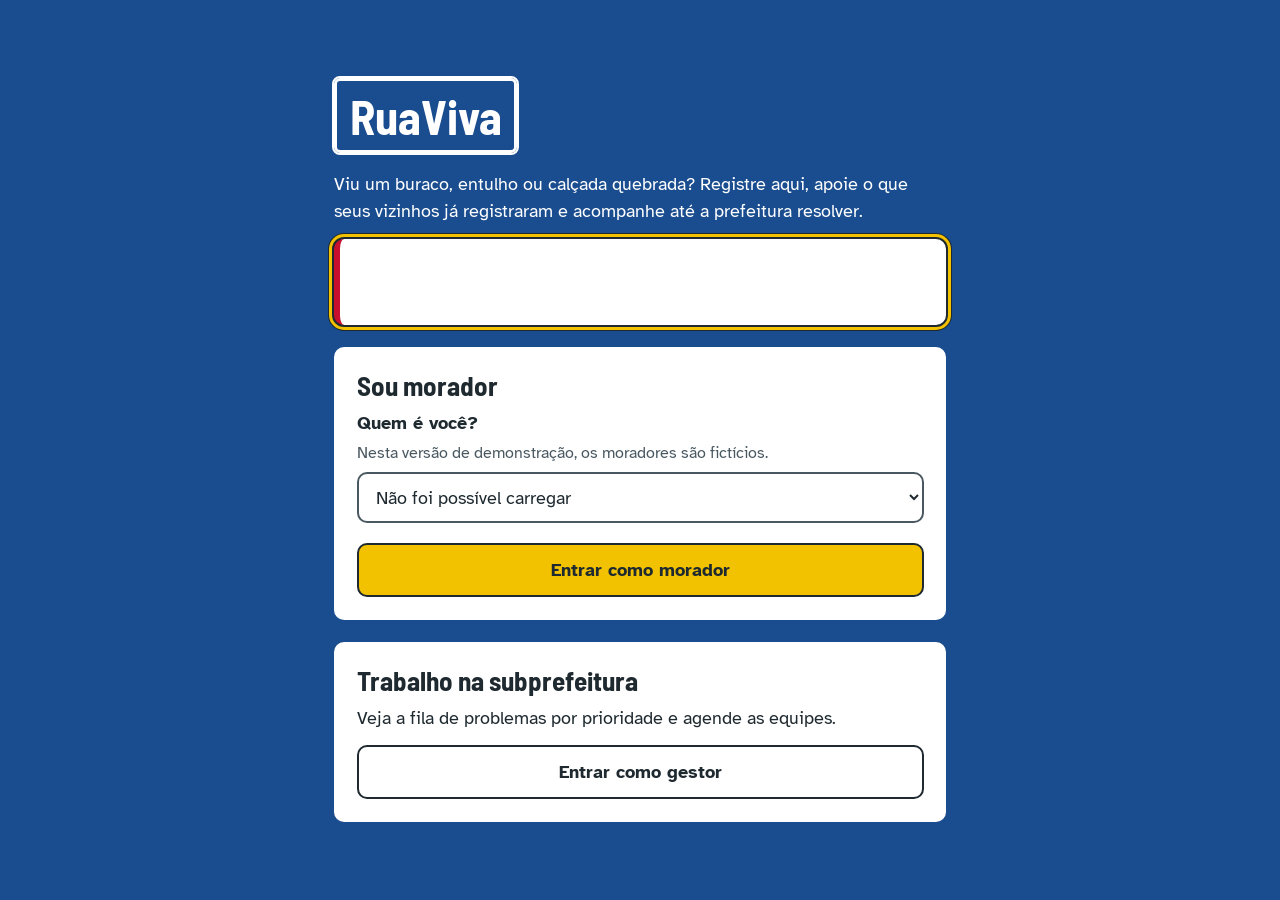
==== web/index.html @ 9866deb0 "Site do MVP (morador e gestor) consumindo a API" ====
<!doctype html>
<html lang="pt-BR">
<head>
  <meta charset="utf-8">
  <meta name="viewport" content="width=device-width, initial-scale=1">
  <title>{app}: zeladoria do bairro</title>
  <link rel="preconnect" href="https://fonts.googleapis.com">
  <link rel="preconnect" href="https://fonts.gstatic.com" crossorigin>
  <link href="https://fonts.googleapis.com/css2?family=Atkinson+Hyperlegible:wght@400;700&family=Barlow+Semi+Condensed:wght@600;700&display=swap" rel="stylesheet">
  <link rel="stylesheet" href="css/estilo.css">
</head>
<body>
  <main class="entrada">
    <div class="entrada-conteudo">
      <span class="placa"><span class="placa-rua" id="nome-app">RuaViva</span></span>
      <p>Viu um buraco, entulho ou calçada quebrada? Registre aqui, apoie o que seus vizinhos já registraram e acompanhe até a prefeitura resolver.</p>

      <div id="aviso" class="aviso" hidden tabindex="-1"></div>

      <section class="entrada-cartao" aria-labelledby="titulo-morador">
        <h2 id="titulo-morador">Sou morador</h2>
        <form id="form-morador">
          <div class="campo">
            <label for="cidadao">Quem é você?</label>
            <p class="dica">Nesta versão de demonstração, os moradores são fictícios.</p>
            <select id="cidadao" required>
              <option value="">Carregando...</option>
            </select>
          </div>
          <button class="botao botao-principal botao-bloco" type="submit">Entrar como morador</button>
        </form>
      </section>

      <section class="entrada-cartao" aria-labelledby="titulo-gestor">
        <h2 id="titulo-gestor">Trabalho na subprefeitura</h2>
        <p>Veja a fila de problemas por prioridade e agende as equipes.</p>
        <button class="botao botao-bloco" id="entrar-gestor" type="button">Entrar como gestor</button>
      </section>
    </div>
  </main>

  <script src="js/config.js"></script>
  <script src="js/api.js"></script>
  <script src="js/ui.js"></script>
  <script>
    document.title = document.title.replace("{app}", CONFIG.APP_NOME);
    document.getElementById("nome-app").textContent = CONFIG.APP_NOME;

    const select = document.getElementById("cidadao");

    api.get("/cidadaos")
      .then((cidadaos) => {
        select.innerHTML = '<option value="">Escolha um morador</option>' +
          cidadaos.map((c) => `<option value="${c.idCidadao}">${esc(c.nome)}${c.prioritario ? " (atendimento prioritário)" : ""}</option>`).join("");
        select.cidadaos = cidadaos;
      })
      .catch((erro) => {
        select.innerHTML = '<option value="">Não foi possível carregar</option>';
        avisarErro(erro);
      });

    document.getElementById("form-morador").addEventListener("submit", (e) => {
      e.preventDefault();
      const c = select.cidadaos.find((x) => String(x.idCidadao) === select.value);
      sessao.salvar({ perfil: "cidadao", idCidadao: c.idCidadao, nome: c.nome });
      location.href = "mapa.html";
    });

    document.getElementById("entrar-gestor").addEventListener("click", () => {
      sessao.salvar({ perfil: "gestor" });
      location.href = "gestor.html";
    });
  </script>
</body>
</html>
---- web/css/estilo.css ----
/* =========================================================
   Identidade visual: cores tiradas da propria rua
   - azul das placas de rua de Sao Paulo
   - asfalto (texto)
   - amarelo da faixa de pedestre (acoes principais)
   - vermelho das lanternas da Liberdade (urgencia)
   ========================================================= */
:root {
  --placa: #1a4d8f;
  --placa-escura: #123a6d;
  --asfalto: #1f2a30;
  --asfalto-suave: #4a5961;
  --faixa: #f2c200;
  --lanterna: #c8102e;
  --resolvido: #1e7d4f;
  --fundo: #f4f6f5;
  --papel: #ffffff;
  --linha: #d3dad7;

  --fonte-texto: "Atkinson Hyperlegible", system-ui, sans-serif;
  --fonte-titulo: "Barlow Semi Condensed", "Arial Narrow", sans-serif;

  --raio: 10px;
  --raio-placa: 6px;
  --espaco: 1rem;
}

*,
*::before,
*::after {
  box-sizing: border-box;
}

html {
  font-size: 112.5%; /* 18px: texto grande por padrao */
}

body {
  margin: 0;
  background: var(--fundo);
  color: var(--asfalto);
  font-family: var(--fonte-texto);
  line-height: 1.5;
}

img {
  max-width: 100%;
}

a {
  color: var(--placa);
}

:focus-visible {
  outline: 3px solid var(--faixa);
  outline-offset: 2px;
  box-shadow: 0 0 0 6px var(--asfalto);
}

h1,
h2,
h3 {
  font-family: var(--fonte-titulo);
  font-weight: 700;
  line-height: 1.15;
  margin: 0 0 0.5rem;
}

h1 {
  font-size: 2rem;
}
h2 {
  font-size: 1.5rem;
}
h3 {
  font-size: 1.2rem;
}

p {
  margin: 0 0 0.75rem;
}

.pagina {
  max-width: 46rem;
  margin: 0 auto;
  padding: var(--espaco);
}

.pagina-larga {
  max-width: 72rem;
}

.texto-suave {
  color: var(--asfalto-suave);
}

.visualmente-oculto {
  position: absolute;
  width: 1px;
  height: 1px;
  overflow: hidden;
  clip: rect(0 0 0 0);
  white-space: nowrap;
}

/* ---------- Cabecalho ---------- */
#cabecalho {
  background: var(--placa);
  color: #fff;
  padding: 0.75rem var(--espaco) 0;
}

.cabecalho-linha {
  max-width: 72rem;
  margin: 0 auto;
  display: flex;
  align-items: center;
  justify-content: space-between;
  gap: 1rem;
}

.marca {
  font-family: var(--fonte-titulo);
  font-size: 1.6rem;
  font-weight: 700;
  color: #fff;
  text-decoration: none;
  letter-spacing: 0.01em;
}

.quem {
  max-width: 72rem;
  margin: 0 auto;
  opacity: 0.85;
  font-size: 0.9rem;
}

.abas {
  max-width: 72rem;
  margin: 0.5rem auto 0;
  display: flex;
  gap: 0.25rem;
  overflow-x: auto;
}

.abas a {
  color: #fff;
  text-decoration: none;
  padding: 0.6rem 0.9rem;
  border-radius: var(--raio) var(--raio) 0 0;
  white-space: nowrap;
  font-weight: 700;
}

.abas a[aria-current="page"] {
  background: var(--fundo);
  color: var(--placa);
}

.botao-texto {
  background: none;
  border: 2px solid rgba(255, 255, 255, 0.6);
  color: #fff;
  font: inherit;
  font-size: 0.85rem;
  padding: 0.35rem 0.75rem;
  border-radius: 999px;
  cursor: pointer;
}

/* ---------- Placa de rua (elemento marcante) ---------- */
.placa {
  display: inline-flex;
  align-items: stretch;
  background: var(--placa);
  color: #fff;
  border: 3px solid #fff;
  outline: 2px solid var(--placa);
  border-radius: var(--raio-placa);
  font-family: var(--fonte-titulo);
  font-weight: 700;
  font-size: 1.15rem;
  line-height: 1.2;
  max-width: 100%;
}

.placa-rua {
  padding: 0.35rem 0.7rem;
}

.placa-num {
  padding: 0.35rem 0.6rem;
  border-left: 2px solid rgba(255, 255, 255, 0.7);
  background: var(--placa-escura);
}

.placa-grande {
  font-size: 1.6rem;
}

/* ---------- Botoes e formularios ---------- */
.botao {
  display: inline-flex;
  align-items: center;
  justify-content: center;
  gap: 0.5rem;
  min-height: 3rem;
  padding: 0.6rem 1.25rem;
  border-radius: var(--raio);
  border: 2px solid var(--asfalto);
  background: var(--papel);
  color: var(--asfalto);
  font: inherit;
  font-weight: 700;
  text-decoration: none;
  cursor: pointer;
}

.botao-principal {
  background: var(--faixa);
  border-color: var(--asfalto);
}

.botao-perigo {
  border-color: var(--lanterna);
  color: var(--lanterna);
}

.botao-bloco {
  width: 100%;
}

.botao:disabled {
  opacity: 0.55;
  cursor: not-allowed;
}

.campo {
  margin-bottom: 1.1rem;
}

.campo label,
.campo legend {
  display: block;
  font-weight: 700;
  margin-bottom: 0.35rem;
}

.campo .dica {
  font-size: 0.9rem;
  color: var(--asfalto-suave);
  margin: -0.15rem 0 0.4rem;
}

input,
select,
textarea {
  width: 100%;
  font: inherit;
  padding: 0.65rem 0.75rem;
  border: 2px solid var(--asfalto-suave);
  border-radius: var(--raio);
  background: var(--papel);
  color: var(--asfalto);
}

textarea {
  min-height: 6rem;
  resize: vertical;
}

fieldset {
  border: 0;
  padding: 0;
  margin: 0 0 1.1rem;
}

.linha-campos {
  display: grid;
  grid-template-columns: 1fr 7rem;
  gap: 0.75rem;
  align-items: end; /* campos alinhados mesmo quando um rotulo quebra em duas linhas */
}

/* Escolha de categoria em botoes grandes */
.opcoes {
  display: grid;
  grid-template-columns: repeat(auto-fill, minmax(10rem, 1fr));
  gap: 0.5rem;
}

.opcao {
  position: relative;
}

.opcao input {
  position: absolute;
  inset: 0;
  width: 100%;
  height: 100%;
  margin: 0;
  opacity: 0;
  cursor: pointer;
}

.opcao span {
  display: block;
  height: 100%;
  padding: 0.75rem;
  border: 2px solid var(--linha);
  border-radius: var(--raio);
  background: var(--papel);
  font-weight: 700;
  cursor: pointer;
}

.opcao input:checked + span {
  border-color: var(--asfalto);
  background: var(--faixa);
}

.opcao input:focus-visible + span {
  outline: 3px solid var(--placa);
  outline-offset: 2px;
}

/* ---------- Avisos ---------- */
.aviso {
  border-radius: var(--raio);
  padding: 0.9rem 1rem;
  margin-bottom: 1rem;
  border-left: 6px solid;
  background: var(--papel);
}

.aviso p {
  margin: 0;
  font-weight: 700;
}

.aviso ul {
  margin: 0.4rem 0 0;
  padding-left: 1.2rem;
}

.aviso-sucesso {
  border-color: var(--resolvido);
}

.aviso-erro {
  border-color: var(--lanterna);
}

/* ---------- Status e prioridade ---------- */
.selo {
  display: inline-block;
  padding: 0.15rem 0.6rem;
  border-radius: 999px;
  font-size: 0.85rem;
  font-weight: 700;
  border: 2px solid currentColor;
}

.selo-aberta {
  color: var(--lanterna);
}
.selo-em_andamento {
  color: #7a5c00;
  background: #fff6cc;
}
.selo-resolvida {
  color: var(--resolvido);
}
.selo-cancelada {
  color: var(--asfalto-suave);
}

.prioridade {
  display: inline-flex;
  align-items: baseline;
  gap: 0.35rem;
  font-weight: 700;
}

.prioridade-valor {
  font-family: var(--fonte-titulo);
  font-size: 1.8rem;
  line-height: 1;
}

.prioridade.alta {
  color: var(--lanterna);
}
.prioridade.media {
  color: #7a5c00;
}
.prioridade.baixa {
  color: var(--asfalto-suave);
}

/* ---------- Listas de ocorrencias ---------- */
.lista {
  list-style: none;
  margin: 0;
  padding: 0;
  display: grid;
  gap: 0.75rem;
}

.item {
  background: var(--papel);
  border: 1px solid var(--linha);
  border-radius: var(--raio);
  padding: 0.9rem 1rem;
}

.item-topo {
  display: flex;
  flex-wrap: wrap;
  gap: 0.5rem;
  align-items: center;
  justify-content: space-between;
  margin-bottom: 0.5rem;
}

.item-categoria {
  font-weight: 700;
  margin: 0.4rem 0 0.2rem;
}

.item-meta {
  font-size: 0.9rem;
  color: var(--asfalto-suave);
  margin: 0;
}

.item a.cobrir {
  text-decoration: none;
  color: inherit;
}

.vazio {
  background: var(--papel);
  border: 2px dashed var(--linha);
  border-radius: var(--raio);
  padding: 1.25rem;
  text-align: center;
}

/* ---------- Mapa ---------- */
.mapa {
  height: 22rem;
  border-radius: var(--raio);
  border: 2px solid var(--asfalto);
  margin-bottom: 1rem;
  z-index: 0;
}

.mapa-pequeno {
  height: 16rem;
}

.legenda {
  display: flex;
  flex-wrap: wrap;
  gap: 0.75rem;
  font-size: 0.9rem;
  margin: -0.5rem 0 1rem;
}

.legenda span::before {
  content: "";
  display: inline-block;
  width: 0.8rem;
  height: 0.8rem;
  border-radius: 50%;
  margin-right: 0.35rem;
  vertical-align: -0.05rem;
  background: var(--cor);
}

/* ---------- Entrada ---------- */
.entrada {
  min-height: 100vh;
  display: grid;
  align-content: center;
  padding: 2rem var(--espaco);
  background: var(--placa);
  color: #fff;
}

.entrada-conteudo {
  max-width: 34rem;
  margin: 0 auto;
  width: 100%;
}

.entrada h1 {
  font-size: 3rem;
  margin-bottom: 0.25rem;
}

.entrada .placa {
  font-size: 2.6rem;
  outline-color: #fff;
  margin-bottom: 1rem;
}

.entrada-cartao {
  background: var(--papel);
  color: var(--asfalto);
  border-radius: var(--raio);
  padding: 1.25rem;
  margin-top: 1.25rem;
}

/* ---------- Detalhe ---------- */
.linha-tempo {
  list-style: none;
  margin: 0;
  padding: 0 0 0 1.1rem;
  border-left: 3px solid var(--linha);
}

.linha-tempo li {
  position: relative;
  margin-bottom: 0.9rem;
}

.linha-tempo li::before {
  content: "";
  position: absolute;
  left: -1.6rem;
  top: 0.35rem;
  width: 0.8rem;
  height: 0.8rem;
  border-radius: 50%;
  background: var(--placa);
  border: 2px solid var(--papel);
}

.contador-apoio {
  font-family: var(--fonte-titulo);
  font-size: 2.4rem;
  font-weight: 700;
  line-height: 1;
}

.bloco {
  background: var(--papel);
  border: 1px solid var(--linha);
  border-radius: var(--raio);
  padding: 1rem;
  margin-bottom: 1rem;
}

/* ---------- Gestor ---------- */
.colunas {
  display: grid;
  gap: 1.5rem;
}

@media (min-width: 60rem) {
  .colunas {
    grid-template-columns: 1fr 1fr;
    align-items: start;
  }
}

.acoes {
  display: flex;
  flex-wrap: wrap;
  gap: 0.5rem;
  margin-top: 0.75rem;
}

.form-inline {
  display: grid;
  gap: 0.5rem;
  margin-top: 0.75rem;
  padding-top: 0.75rem;
  border-top: 1px solid var(--linha);
}

/* Regua de pesos sugerida */
.regua {
  list-style: none;
  margin: 0;
  padding: 0;
  display: grid;
  gap: 0.4rem;
}

.regua button {
  width: 100%;
  display: grid;
  grid-template-columns: 2.6rem 1fr;
  gap: 0.75rem;
  align-items: start;
  text-align: left;
  font: inherit;
  padding: 0.6rem 0.75rem;
  border: 2px solid var(--linha);
  border-radius: var(--raio);
  background: var(--papel);
  color: var(--asfalto);
  cursor: pointer;
}

.regua button[aria-pressed="true"] {
  border-color: var(--asfalto);
  background: #fff6cc;
}

.regua-peso {
  font-family: var(--fonte-titulo);
  font-size: 1.8rem;
  font-weight: 700;
  line-height: 1;
  text-align: center;
}

.regua small {
  display: block;
  color: var(--asfalto-suave);
}

table {
  width: 100%;
  border-collapse: collapse;
  background: var(--papel);
}

th,
td {
  text-align: left;
  padding: 0.55rem 0.6rem;
  border-bottom: 1px solid var(--linha);
}

th {
  font-family: var(--fonte-titulo);
  font-size: 1.05rem;
}

.tabela-rolagem {
  overflow-x: auto;
  border: 1px solid var(--linha);
  border-radius: var(--raio);
}

@media (prefers-reduced-motion: reduce) {
  * {
    transition: none !important;
    animation: none !important;
  }
}
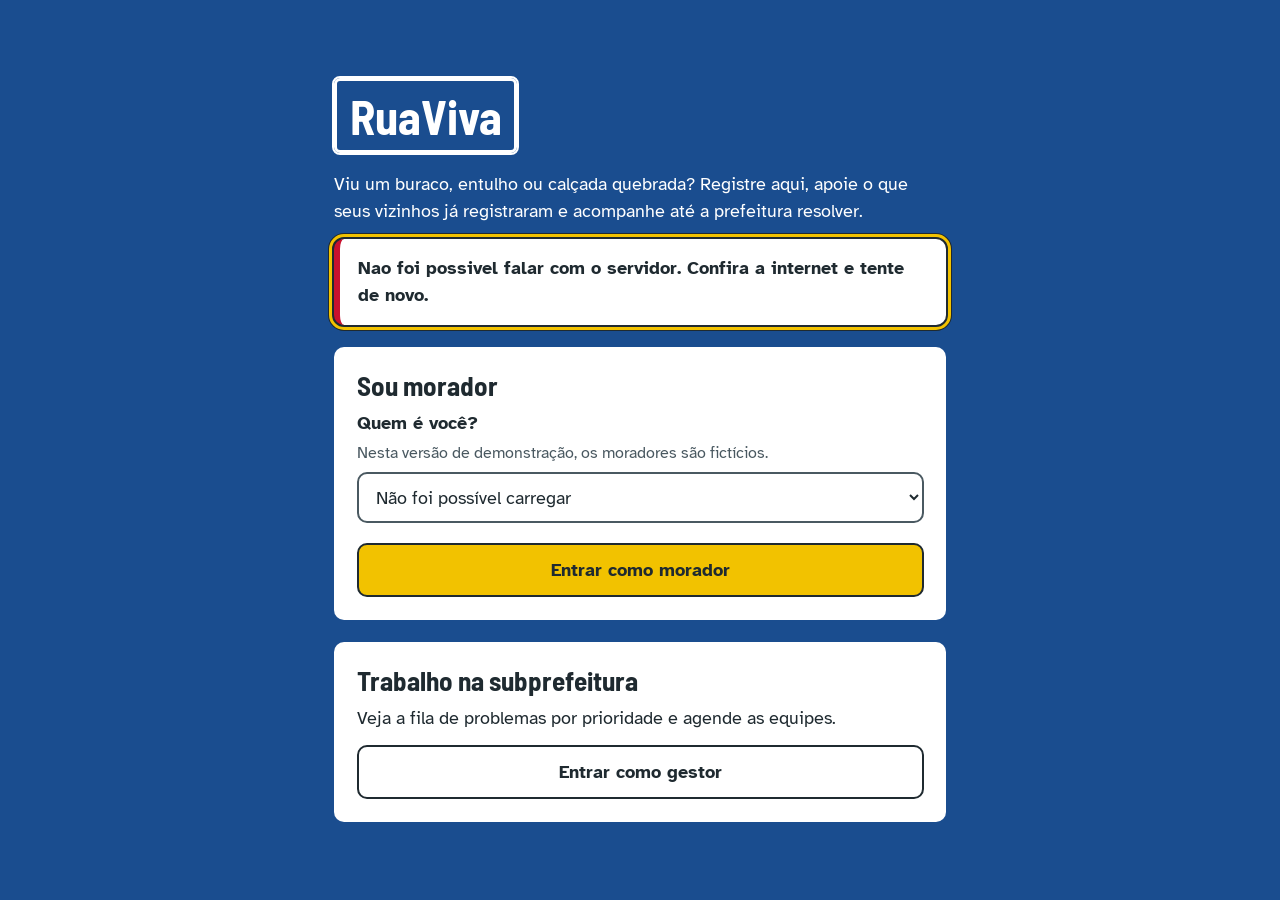
==== commit f93a8266: "Revisao do projeto: travas na API, historico protegido, acessibilidade no site - API: trava a ocorre" ====
--- a/web/index.html
+++ b/web/index.html
@@ -62,13 +62,11 @@
     document.getElementById("form-morador").addEventListener("submit", (e) => {
       e.preventDefault();
       const c = select.cidadaos.find((x) => String(x.idCidadao) === select.value);
-      sessao.salvar({ perfil: "cidadao", idCidadao: c.idCidadao, nome: c.nome });
-      location.href = "mapa.html";
+      if (sessao.salvar({ perfil: "cidadao", idCidadao: c.idCidadao, nome: c.nome })) location.href = "mapa.html";
     });
 
     document.getElementById("entrar-gestor").addEventListener("click", () => {
-      sessao.salvar({ perfil: "gestor" });
-      location.href = "gestor.html";
+      if (sessao.salvar({ perfil: "gestor" })) location.href = "gestor.html";
     });
   </script>
 </body>
--- a/web/css/estilo.css
+++ b/web/css/estilo.css
@@ -246,6 +246,12 @@
   margin-bottom: 0.35rem;
 }
 
+.campo .rotulo-campo {
+  display: block;
+  font-weight: 700;
+  margin: 0 0 0.35rem;
+}
+
 .campo .dica {
   font-size: 0.9rem;
   color: var(--asfalto-suave);
@@ -331,6 +337,7 @@
   margin-bottom: 1rem;
   border-left: 6px solid;
   background: var(--papel);
+  color: var(--asfalto);
 }
 
 .aviso p {
@@ -458,6 +465,20 @@
 
 .mapa-pequeno {
   height: 16rem;
+}
+
+/* Mira no centro do mapa: mostra o ponto que "Marcar o centro do mapa" usa */
+.mapa-com-mira::after {
+  content: "+";
+  position: absolute;
+  top: 50%;
+  left: 50%;
+  transform: translate(-50%, -50%);
+  z-index: 500;
+  pointer-events: none;
+  font: 700 2rem/1 var(--fonte-titulo);
+  color: var(--lanterna);
+  text-shadow: 0 0 3px #fff, 0 0 3px #fff;
 }
 
 .legenda {
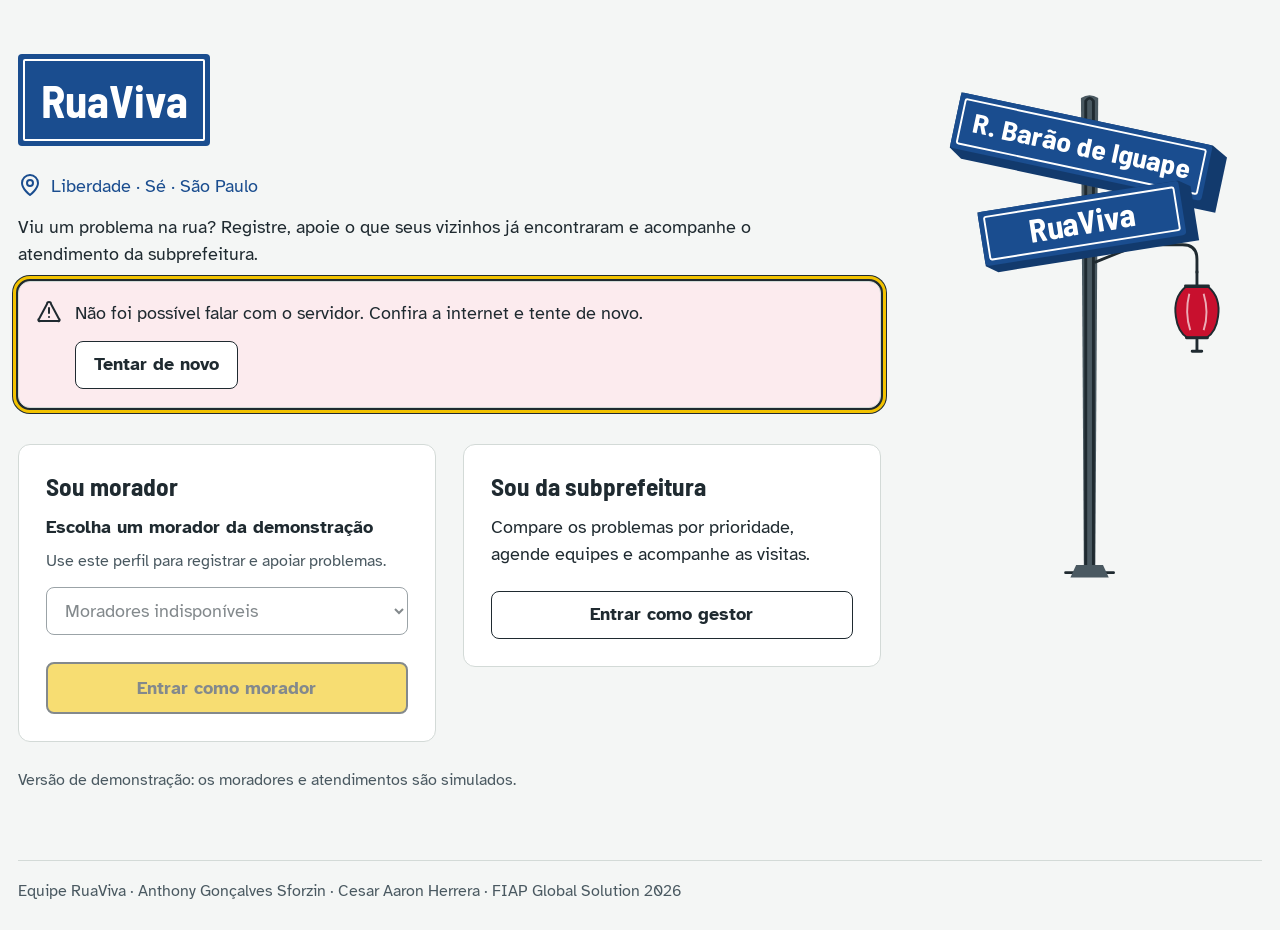
==== commit 86d677e3: "Site redesenhado a partir do DESIGN.md (sinalizacao de rua como linguagem visual) - Sistema de desig" ====
--- a/web/index.html
+++ b/web/index.html
@@ -3,71 +3,63 @@
 <head>
   <meta charset="utf-8">
   <meta name="viewport" content="width=device-width, initial-scale=1">
-  <title>{app}: zeladoria do bairro</title>
+  <title>Zeladoria do bairro | RuaViva</title>
+  <link rel="icon" href="img/favicon.svg" type="image/svg+xml">
   <link rel="preconnect" href="https://fonts.googleapis.com">
   <link rel="preconnect" href="https://fonts.gstatic.com" crossorigin>
-  <link href="https://fonts.googleapis.com/css2?family=Atkinson+Hyperlegible:wght@400;700&family=Barlow+Semi+Condensed:wght@600;700&display=swap" rel="stylesheet">
+  <link href="https://fonts.googleapis.com/css2?family=Atkinson+Hyperlegible:wght@400;700&amp;family=Barlow+Semi+Condensed:wght@600;700&amp;display=swap" rel="stylesheet">
   <link rel="stylesheet" href="css/estilo.css">
 </head>
 <body>
-  <main class="entrada">
-    <div class="entrada-conteudo">
-      <span class="placa"><span class="placa-rua" id="nome-app">RuaViva</span></span>
-      <p>Viu um buraco, entulho ou calçada quebrada? Registre aqui, apoie o que seus vizinhos já registraram e acompanhe até a prefeitura resolver.</p>
-
-      <div id="aviso" class="aviso" hidden tabindex="-1"></div>
-
-      <section class="entrada-cartao" aria-labelledby="titulo-morador">
-        <h2 id="titulo-morador">Sou morador</h2>
-        <form id="form-morador">
-          <div class="campo">
-            <label for="cidadao">Quem é você?</label>
-            <p class="dica">Nesta versão de demonstração, os moradores são fictícios.</p>
-            <select id="cidadao" required>
-              <option value="">Carregando...</option>
-            </select>
-          </div>
-          <button class="botao botao-principal botao-bloco" type="submit">Entrar como morador</button>
-        </form>
-      </section>
-
-      <section class="entrada-cartao" aria-labelledby="titulo-gestor">
-        <h2 id="titulo-gestor">Trabalho na subprefeitura</h2>
-        <p>Veja a fila de problemas por prioridade e agende as equipes.</p>
-        <button class="botao botao-bloco" id="entrar-gestor" type="button">Entrar como gestor</button>
-      </section>
-    </div>
-  </main>
-
+  <a class="pular" href="#conteudo">Pular para o conteúdo</a>
+<main id="conteudo" class="entrada" tabindex="-1">
+  <div class="entrada-grade"><div class="entrada-conteudo">
+  <h1 class="placa placa-grande"><span class="placa-rua">RuaViva</span></h1>
+  <p class="entrada-local"><svg class="icone" aria-hidden="true"><use href="img/icones.svg#local"></use></svg>Liberdade · Sé · São Paulo</p>
+  <p>Viu um problema na rua? Registre, apoie o que seus vizinhos já encontraram e acompanhe o atendimento da subprefeitura.</p>
+  <div id="aviso" class="aviso" hidden tabindex="-1" role="status" aria-live="polite"></div>
+  <div class="entrada-caminhos">
+    <section class="bloco" aria-labelledby="titulo-morador"><h2 id="titulo-morador">Sou morador</h2>
+      <form id="form-morador" novalidate><div class="campo"><label for="cidadao">Escolha um morador da demonstração</label>
+      <p id="cidadao-dica" class="dica">Use este perfil para registrar e apoiar problemas.</p>
+      <select id="cidadao" aria-describedby="cidadao-dica" required disabled><option value="">Carregando moradores…</option></select></div>
+      <button id="entrar-morador" class="botao botao-principal botao-bloco" type="submit" disabled>Entrar como morador</button></form>
+    </section>
+    <section class="bloco" aria-labelledby="titulo-gestor"><h2 id="titulo-gestor">Sou da subprefeitura</h2>
+      <p>Compare os problemas por prioridade, agende equipes e acompanhe as visitas.</p>
+      <button id="entrar-gestor" class="botao botao-bloco" type="button">Entrar como gestor</button>
+    </section>
+  </div>
+  <p class="dica entrada-nota">Versão de demonstração: os moradores e atendimentos são simulados.</p>
+  </div>
+  <svg class="entrada-poste" viewBox="0 0 360 570" aria-hidden="true" focusable="false" xmlns="http://www.w3.org/2000/svg">
+    <!-- Placas cruzadas e braço de iluminação de uma esquina da Liberdade. -->
+    <path class="poste-metal" d="M171 46 Q180 40 189 46 L186 535 L174 535 Z"/>
+    <path class="poste-traco" d="M176 534 L176 49 Q180 43 184 49 L184 534 M155 541 H205"/>
+    <path class="poste-metal" d="M166 533 H194 L200 546 H160 Z"/>
+    <path class="poste-traco" d="M186 199 H277 Q292 199 292 214 V228 M186 217 L231 199"/>
+    <path class="poste-traco" d="M292 227 V241"/>
+    <path class="poste-lanterna" d="M280 243 Q267 254 270 274 Q272 290 282 296 H302 Q312 290 314 274 Q317 254 304 243 Z"/>
+    <path class="poste-traco" d="M280 242 H304 M281 296 H303 M292 298 V310 M287 310 H297"/>
+    <path class="poste-filete" opacity=".65" d="M284 250 Q279 270 285 288 M299 250 Q305 270 299 288"/>
+    <g transform="rotate(12 180 104)">
+      <path class="poste-azul-escuro" d="M36 69 H304 L321 78 V137 H50 L36 128 Z"/>
+      <rect class="poste-azul" x="36" y="69" width="268" height="59" rx="4"/>
+      <rect class="poste-filete" x="42" y="75" width="256" height="47" rx="2"/>
+      <text class="poste-letra" x="170" y="108" font-size="28" text-anchor="middle" textLength="232" lengthAdjust="spacingAndGlyphs">R. Barão de Iguape</text>
+    </g>
+    <g transform="translate(0 22) rotate(-9 180 154)">
+      <path class="poste-azul-escuro" d="M66 125 H278 L290 133 V190 H78 L66 182 Z"/>
+      <rect class="poste-azul" x="66" y="125" width="212" height="57" rx="4"/>
+      <rect class="poste-filete" x="72" y="131" width="200" height="45" rx="2"/>
+      <text class="poste-letra" x="172" y="165" font-size="34" text-anchor="middle">RuaViva</text>
+    </g>
+  </svg></div>
+  <footer class="entrada-rodape">Equipe RuaViva · Anthony Gonçalves Sforzin · Cesar Aaron Herrera · FIAP Global Solution 2026</footer>
+</main>
   <script src="js/config.js"></script>
   <script src="js/api.js"></script>
   <script src="js/ui.js"></script>
-  <script>
-    document.title = document.title.replace("{app}", CONFIG.APP_NOME);
-    document.getElementById("nome-app").textContent = CONFIG.APP_NOME;
-
-    const select = document.getElementById("cidadao");
-
-    api.get("/cidadaos")
-      .then((cidadaos) => {
-        select.innerHTML = '<option value="">Escolha um morador</option>' +
-          cidadaos.map((c) => `<option value="${c.idCidadao}">${esc(c.nome)}${c.prioritario ? " (atendimento prioritário)" : ""}</option>`).join("");
-        select.cidadaos = cidadaos;
-      })
-      .catch((erro) => {
-        select.innerHTML = '<option value="">Não foi possível carregar</option>';
-        avisarErro(erro);
-      });
-
-    document.getElementById("form-morador").addEventListener("submit", (e) => {
-      e.preventDefault();
-      const c = select.cidadaos.find((x) => String(x.idCidadao) === select.value);
-      if (sessao.salvar({ perfil: "cidadao", idCidadao: c.idCidadao, nome: c.nome })) location.href = "mapa.html";
-    });
-
-    document.getElementById("entrar-gestor").addEventListener("click", () => {
-      if (sessao.salvar({ perfil: "gestor" })) location.href = "gestor.html";
-    });
-  </script>
+  <script src="js/pagina-index.js"></script>
 </body>
 </html>
--- a/web/css/estilo.css
+++ b/web/css/estilo.css
@@ -1,678 +1,244 @@
-/* =========================================================
-   Identidade visual: cores tiradas da propria rua
-   - azul das placas de rua de Sao Paulo
-   - asfalto (texto)
-   - amarelo da faixa de pedestre (acoes principais)
-   - vermelho das lanternas da Liberdade (urgencia)
-   ========================================================= */
+/* Tokens de web/DESIGN.md. */
 :root {
-  --placa: #1a4d8f;
-  --placa-escura: #123a6d;
-  --asfalto: #1f2a30;
-  --asfalto-suave: #4a5961;
-  --faixa: #f2c200;
-  --lanterna: #c8102e;
-  --resolvido: #1e7d4f;
-  --fundo: #f4f6f5;
-  --papel: #ffffff;
-  --linha: #d3dad7;
-
-  --fonte-texto: "Atkinson Hyperlegible", system-ui, sans-serif;
-  --fonte-titulo: "Barlow Semi Condensed", "Arial Narrow", sans-serif;
-
-  --raio: 10px;
-  --raio-placa: 6px;
-  --espaco: 1rem;
-}
-
-*,
-*::before,
-*::after {
-  box-sizing: border-box;
-}
-
-html {
-  font-size: 112.5%; /* 18px: texto grande por padrao */
-}
-
-body {
-  margin: 0;
-  background: var(--fundo);
-  color: var(--asfalto);
-  font-family: var(--fonte-texto);
-  line-height: 1.5;
-}
-
-img {
-  max-width: 100%;
-}
-
-a {
-  color: var(--placa);
-}
-
-:focus-visible {
-  outline: 3px solid var(--faixa);
-  outline-offset: 2px;
-  box-shadow: 0 0 0 6px var(--asfalto);
-}
-
-h1,
-h2,
-h3 {
-  font-family: var(--fonte-titulo);
-  font-weight: 700;
-  line-height: 1.15;
-  margin: 0 0 0.5rem;
-}
-
-h1 {
-  font-size: 2rem;
-}
-h2 {
-  font-size: 1.5rem;
-}
-h3 {
-  font-size: 1.2rem;
-}
-
-p {
-  margin: 0 0 0.75rem;
-}
-
-.pagina {
-  max-width: 46rem;
-  margin: 0 auto;
-  padding: var(--espaco);
-}
-
-.pagina-larga {
-  max-width: 72rem;
-}
-
-.texto-suave {
-  color: var(--asfalto-suave);
-}
-
-.visualmente-oculto {
-  position: absolute;
-  width: 1px;
-  height: 1px;
-  overflow: hidden;
-  clip: rect(0 0 0 0);
-  white-space: nowrap;
-}
-
-/* ---------- Cabecalho ---------- */
-#cabecalho {
-  background: var(--placa);
-  color: #fff;
-  padding: 0.75rem var(--espaco) 0;
-}
-
-.cabecalho-linha {
-  max-width: 72rem;
-  margin: 0 auto;
-  display: flex;
-  align-items: center;
-  justify-content: space-between;
-  gap: 1rem;
-}
-
-.marca {
-  font-family: var(--fonte-titulo);
-  font-size: 1.6rem;
-  font-weight: 700;
-  color: #fff;
-  text-decoration: none;
-  letter-spacing: 0.01em;
-}
-
-.quem {
-  max-width: 72rem;
-  margin: 0 auto;
-  opacity: 0.85;
-  font-size: 0.9rem;
-}
-
-.abas {
-  max-width: 72rem;
-  margin: 0.5rem auto 0;
-  display: flex;
-  gap: 0.25rem;
-  overflow-x: auto;
-}
-
-.abas a {
-  color: #fff;
-  text-decoration: none;
-  padding: 0.6rem 0.9rem;
-  border-radius: var(--raio) var(--raio) 0 0;
-  white-space: nowrap;
-  font-weight: 700;
-}
-
-.abas a[aria-current="page"] {
-  background: var(--fundo);
-  color: var(--placa);
-}
-
-.botao-texto {
-  background: none;
-  border: 2px solid rgba(255, 255, 255, 0.6);
-  color: #fff;
-  font: inherit;
-  font-size: 0.85rem;
-  padding: 0.35rem 0.75rem;
-  border-radius: 999px;
-  cursor: pointer;
-}
-
-/* ---------- Placa de rua (elemento marcante) ---------- */
-.placa {
-  display: inline-flex;
-  align-items: stretch;
-  background: var(--placa);
-  color: #fff;
-  border: 3px solid #fff;
-  outline: 2px solid var(--placa);
-  border-radius: var(--raio-placa);
-  font-family: var(--fonte-titulo);
-  font-weight: 700;
-  font-size: 1.15rem;
-  line-height: 1.2;
-  max-width: 100%;
-}
-
-.placa-rua {
-  padding: 0.35rem 0.7rem;
-}
-
-.placa-num {
-  padding: 0.35rem 0.6rem;
-  border-left: 2px solid rgba(255, 255, 255, 0.7);
-  background: var(--placa-escura);
-}
-
-.placa-grande {
-  font-size: 1.6rem;
-}
-
-/* ---------- Botoes e formularios ---------- */
-.botao {
-  display: inline-flex;
-  align-items: center;
-  justify-content: center;
-  gap: 0.5rem;
-  min-height: 3rem;
-  padding: 0.6rem 1.25rem;
-  border-radius: var(--raio);
-  border: 2px solid var(--asfalto);
-  background: var(--papel);
-  color: var(--asfalto);
-  font: inherit;
-  font-weight: 700;
-  text-decoration: none;
-  cursor: pointer;
-}
-
-.botao-principal {
-  background: var(--faixa);
-  border-color: var(--asfalto);
-}
-
-.botao-perigo {
-  border-color: var(--lanterna);
-  color: var(--lanterna);
-}
-
-.botao-bloco {
-  width: 100%;
-}
-
-.botao:disabled {
-  opacity: 0.55;
-  cursor: not-allowed;
-}
-
-.campo {
-  margin-bottom: 1.1rem;
-}
-
-.campo label,
-.campo legend {
-  display: block;
-  font-weight: 700;
-  margin-bottom: 0.35rem;
-}
-
-.campo .rotulo-campo {
-  display: block;
-  font-weight: 700;
-  margin: 0 0 0.35rem;
-}
-
-.campo .dica {
-  font-size: 0.9rem;
-  color: var(--asfalto-suave);
-  margin: -0.15rem 0 0.4rem;
-}
-
-input,
-select,
-textarea {
-  width: 100%;
-  font: inherit;
-  padding: 0.65rem 0.75rem;
-  border: 2px solid var(--asfalto-suave);
-  border-radius: var(--raio);
-  background: var(--papel);
-  color: var(--asfalto);
-}
-
-textarea {
-  min-height: 6rem;
-  resize: vertical;
-}
-
-fieldset {
-  border: 0;
-  padding: 0;
-  margin: 0 0 1.1rem;
-}
-
-.linha-campos {
-  display: grid;
-  grid-template-columns: 1fr 7rem;
-  gap: 0.75rem;
-  align-items: end; /* campos alinhados mesmo quando um rotulo quebra em duas linhas */
-}
-
-/* Escolha de categoria em botoes grandes */
-.opcoes {
-  display: grid;
-  grid-template-columns: repeat(auto-fill, minmax(10rem, 1fr));
-  gap: 0.5rem;
-}
-
-.opcao {
-  position: relative;
-}
-
-.opcao input {
-  position: absolute;
-  inset: 0;
-  width: 100%;
-  height: 100%;
-  margin: 0;
-  opacity: 0;
-  cursor: pointer;
-}
-
-.opcao span {
-  display: block;
-  height: 100%;
-  padding: 0.75rem;
-  border: 2px solid var(--linha);
-  border-radius: var(--raio);
-  background: var(--papel);
-  font-weight: 700;
-  cursor: pointer;
-}
-
-.opcao input:checked + span {
-  border-color: var(--asfalto);
-  background: var(--faixa);
-}
-
-.opcao input:focus-visible + span {
-  outline: 3px solid var(--placa);
-  outline-offset: 2px;
-}
-
-/* ---------- Avisos ---------- */
-.aviso {
-  border-radius: var(--raio);
-  padding: 0.9rem 1rem;
-  margin-bottom: 1rem;
-  border-left: 6px solid;
-  background: var(--papel);
-  color: var(--asfalto);
-}
-
-.aviso p {
-  margin: 0;
-  font-weight: 700;
-}
-
-.aviso ul {
-  margin: 0.4rem 0 0;
-  padding-left: 1.2rem;
-}
-
-.aviso-sucesso {
-  border-color: var(--resolvido);
-}
-
-.aviso-erro {
-  border-color: var(--lanterna);
-}
-
-/* ---------- Status e prioridade ---------- */
-.selo {
-  display: inline-block;
-  padding: 0.15rem 0.6rem;
-  border-radius: 999px;
-  font-size: 0.85rem;
-  font-weight: 700;
-  border: 2px solid currentColor;
-}
-
-.selo-aberta {
-  color: var(--lanterna);
-}
-.selo-em_andamento {
-  color: #7a5c00;
-  background: #fff6cc;
-}
-.selo-resolvida {
-  color: var(--resolvido);
-}
-.selo-cancelada {
-  color: var(--asfalto-suave);
-}
-
-.prioridade {
-  display: inline-flex;
-  align-items: baseline;
-  gap: 0.35rem;
-  font-weight: 700;
-}
-
-.prioridade-valor {
-  font-family: var(--fonte-titulo);
-  font-size: 1.8rem;
-  line-height: 1;
-}
-
-.prioridade.alta {
-  color: var(--lanterna);
-}
-.prioridade.media {
-  color: #7a5c00;
-}
-.prioridade.baixa {
-  color: var(--asfalto-suave);
-}
-
-/* ---------- Listas de ocorrencias ---------- */
-.lista {
-  list-style: none;
-  margin: 0;
-  padding: 0;
-  display: grid;
-  gap: 0.75rem;
-}
-
-.item {
-  background: var(--papel);
-  border: 1px solid var(--linha);
-  border-radius: var(--raio);
-  padding: 0.9rem 1rem;
-}
-
-.item-topo {
-  display: flex;
-  flex-wrap: wrap;
-  gap: 0.5rem;
-  align-items: center;
-  justify-content: space-between;
-  margin-bottom: 0.5rem;
-}
-
-.item-categoria {
-  font-weight: 700;
-  margin: 0.4rem 0 0.2rem;
-}
-
-.item-meta {
-  font-size: 0.9rem;
-  color: var(--asfalto-suave);
-  margin: 0;
-}
-
-.item a.cobrir {
-  text-decoration: none;
-  color: inherit;
-}
-
-.vazio {
-  background: var(--papel);
-  border: 2px dashed var(--linha);
-  border-radius: var(--raio);
-  padding: 1.25rem;
-  text-align: center;
-}
-
-/* ---------- Mapa ---------- */
-.mapa {
-  height: 22rem;
-  border-radius: var(--raio);
-  border: 2px solid var(--asfalto);
-  margin-bottom: 1rem;
-  z-index: 0;
-}
-
-.mapa-pequeno {
-  height: 16rem;
-}
-
-/* Mira no centro do mapa: mostra o ponto que "Marcar o centro do mapa" usa */
-.mapa-com-mira::after {
-  content: "+";
-  position: absolute;
-  top: 50%;
-  left: 50%;
-  transform: translate(-50%, -50%);
-  z-index: 500;
-  pointer-events: none;
-  font: 700 2rem/1 var(--fonte-titulo);
-  color: var(--lanterna);
-  text-shadow: 0 0 3px #fff, 0 0 3px #fff;
-}
-
-.legenda {
-  display: flex;
-  flex-wrap: wrap;
-  gap: 0.75rem;
-  font-size: 0.9rem;
-  margin: -0.5rem 0 1rem;
-}
-
-.legenda span::before {
-  content: "";
-  display: inline-block;
-  width: 0.8rem;
-  height: 0.8rem;
-  border-radius: 50%;
-  margin-right: 0.35rem;
-  vertical-align: -0.05rem;
-  background: var(--cor);
-}
-
-/* ---------- Entrada ---------- */
-.entrada {
-  min-height: 100vh;
-  display: grid;
-  align-content: center;
-  padding: 2rem var(--espaco);
-  background: var(--placa);
-  color: #fff;
-}
-
-.entrada-conteudo {
-  max-width: 34rem;
-  margin: 0 auto;
-  width: 100%;
-}
-
-.entrada h1 {
-  font-size: 3rem;
-  margin-bottom: 0.25rem;
-}
-
-.entrada .placa {
-  font-size: 2.6rem;
-  outline-color: #fff;
-  margin-bottom: 1rem;
-}
-
-.entrada-cartao {
-  background: var(--papel);
-  color: var(--asfalto);
-  border-radius: var(--raio);
-  padding: 1.25rem;
-  margin-top: 1.25rem;
-}
-
-/* ---------- Detalhe ---------- */
-.linha-tempo {
-  list-style: none;
-  margin: 0;
-  padding: 0 0 0 1.1rem;
-  border-left: 3px solid var(--linha);
-}
-
-.linha-tempo li {
-  position: relative;
-  margin-bottom: 0.9rem;
-}
-
-.linha-tempo li::before {
-  content: "";
-  position: absolute;
-  left: -1.6rem;
-  top: 0.35rem;
-  width: 0.8rem;
-  height: 0.8rem;
-  border-radius: 50%;
-  background: var(--placa);
-  border: 2px solid var(--papel);
-}
-
-.contador-apoio {
-  font-family: var(--fonte-titulo);
-  font-size: 2.4rem;
-  font-weight: 700;
-  line-height: 1;
-}
-
-.bloco {
-  background: var(--papel);
-  border: 1px solid var(--linha);
-  border-radius: var(--raio);
-  padding: 1rem;
-  margin-bottom: 1rem;
-}
-
-/* ---------- Gestor ---------- */
-.colunas {
-  display: grid;
-  gap: 1.5rem;
-}
-
-@media (min-width: 60rem) {
-  .colunas {
-    grid-template-columns: 1fr 1fr;
-    align-items: start;
-  }
-}
-
-.acoes {
-  display: flex;
-  flex-wrap: wrap;
-  gap: 0.5rem;
-  margin-top: 0.75rem;
-}
-
-.form-inline {
-  display: grid;
-  gap: 0.5rem;
-  margin-top: 0.75rem;
-  padding-top: 0.75rem;
-  border-top: 1px solid var(--linha);
-}
-
-/* Regua de pesos sugerida */
-.regua {
-  list-style: none;
-  margin: 0;
-  padding: 0;
-  display: grid;
-  gap: 0.4rem;
-}
-
-.regua button {
-  width: 100%;
-  display: grid;
-  grid-template-columns: 2.6rem 1fr;
-  gap: 0.75rem;
-  align-items: start;
-  text-align: left;
-  font: inherit;
-  padding: 0.6rem 0.75rem;
-  border: 2px solid var(--linha);
-  border-radius: var(--raio);
-  background: var(--papel);
-  color: var(--asfalto);
-  cursor: pointer;
-}
-
-.regua button[aria-pressed="true"] {
-  border-color: var(--asfalto);
-  background: #fff6cc;
-}
-
-.regua-peso {
-  font-family: var(--fonte-titulo);
-  font-size: 1.8rem;
-  font-weight: 700;
-  line-height: 1;
-  text-align: center;
-}
-
-.regua small {
-  display: block;
-  color: var(--asfalto-suave);
-}
-
-table {
-  width: 100%;
-  border-collapse: collapse;
-  background: var(--papel);
-}
-
-th,
-td {
-  text-align: left;
-  padding: 0.55rem 0.6rem;
-  border-bottom: 1px solid var(--linha);
-}
-
-th {
-  font-family: var(--fonte-titulo);
-  font-size: 1.05rem;
-}
-
-.tabela-rolagem {
-  overflow-x: auto;
-  border: 1px solid var(--linha);
-  border-radius: var(--raio);
-}
-
+  --placa: #1A4D8F; --placa-escura: #123A6D; --placa-clara: #E8EFF8;
+  --asfalto: #1F2A30; --asfalto-suave: #4A5961; --linha: #D3DAD7;
+  --faixa: #F2C200; --faixa-escura: #D9AD00;
+  --lanterna: #C8102E; --lanterna-clara: #FCEBEE;
+  --andamento: #7A5C00; --andamento-fundo: #FFF6CC;
+  --resolvido: #1E7D4F; --resolvido-clara: #E6F3EC;
+  --fundo: #F4F6F5; --papel: #FFFFFF;
+  --e1: .25rem; --e2: .5rem; --e3: .75rem; --e4: 1rem; --e5: 1.5rem; --e6: 2rem; --e7: 3rem;
+  --raio-placa: 4px; --raio: 8px; --raio-painel: 12px;
+  --sombra: 0 1px 2px rgb(31 42 48 / .08), 0 6px 16px rgb(31 42 48 / .08);
+  --fonte-texto: "Atkinson Hyperlegible", sans-serif;
+  --fonte-titulo: "Barlow Semi Condensed", sans-serif;
+}
+*, *::before, *::after { box-sizing: border-box; }
+html { font-size: 112.5%; scrollbar-width: thin; scrollbar-color: var(--linha) var(--fundo); }
+body { margin: 0; overflow-wrap: anywhere; background: var(--fundo); color: var(--asfalto); font: 1rem/1.5 var(--fonte-texto); }
+::selection { background: var(--placa-clara); color: var(--asfalto); }
+[hidden] { display: none !important; }
+a { color: var(--placa); text-underline-offset: .2em; }
+button, input, select, textarea { font: inherit; color: inherit; }
+button, a, input, select, textarea { -webkit-tap-highlight-color: transparent; }
+button { cursor: pointer; }
+:focus-visible { outline: 3px solid var(--faixa); outline-offset: 2px; box-shadow: 0 0 0 6px var(--asfalto); }
+:disabled { opacity: .55; cursor: not-allowed; }
+h1, h2, h3, .numero { font-family: var(--fonte-titulo); font-weight: 700; font-variant-numeric: tabular-nums; }
+h1 { font-size: 2rem; line-height: 1.1; margin: 0 0 var(--e3); }
+h2 { font-size: 1.4rem; line-height: 1.15; margin: var(--e6) 0 var(--e3); }
+h3 { font-size: 1.15rem; line-height: 1.2; margin: var(--e5) 0 var(--e2); }
+p { margin: 0 0 var(--e3); max-width: 68ch; }
+small, .dica, .item-meta { font-size: .9rem; line-height: 1.45; color: var(--asfalto-suave); }
+.texto-suave { color: var(--asfalto-suave); }
+.icone { width: 24px; height: 24px; flex-shrink: 0; fill: none; stroke: currentColor; stroke-width: 2; stroke-linecap: round; stroke-linejoin: round; vertical-align: middle; }
+.pular { position: absolute; z-index: 2000; top: -100px; left: var(--e4); background: var(--papel); padding: var(--e3); }
+.pular:focus { top: var(--e3); }
+.visualmente-oculto { position: absolute; width: 1px; height: 1px; overflow: hidden; clip-path: inset(50%); white-space: nowrap; }
+.pagina { max-width: 48rem; margin: auto; padding: var(--e6) var(--e4) var(--e7); }
+.pagina-larga { max-width: 80rem; }
+#cabecalho { background: var(--placa); color: var(--papel); padding: var(--e3) var(--e4) 0; }
+.cabecalho-linha, .quem, .abas { max-width: 78rem; margin: auto; }
+.cabecalho-linha { display: flex; align-items: center; justify-content: space-between; gap: var(--e3); }
+.marca { font: 700 1.6rem/1.1 var(--fonte-titulo); color: white; text-decoration: none; min-height: 48px; display: flex; align-items: center; gap: var(--e2); }
+.quem { color: #D6E2F2; font-size: .9rem; }
+.abas { display: grid; grid-template-columns: repeat(3, minmax(0, 1fr)); gap: var(--e1); margin-top: var(--e3); }
+.abas-gestor { grid-template-columns: repeat(2, minmax(0, 1fr)); }
+.abas a { color: white; font-weight: 700; text-decoration: none; min-height: 48px; padding: var(--e3) var(--e1); text-align: center; border-radius: var(--raio) var(--raio) 0 0; line-height: 1.25; display: grid; align-content: center; }
+.abas a[aria-current] { background: var(--fundo); color: var(--placa); }
+.aba-curta { display: none; }
+#cabecalho .botao-texto { color: white; }
+.botao, .botao-texto { min-height: 48px; display: inline-flex; align-items: center; justify-content: center; gap: var(--e2); padding: var(--e2) var(--e4); font-weight: 700; line-height: 1.3; }
+.botao { border: 1px solid var(--asfalto); border-radius: var(--raio); background: var(--papel); text-decoration: none; color: var(--asfalto); }
+.botao:hover { background: var(--fundo); }
+.botao-principal { background: var(--faixa); border: 2px solid var(--asfalto); min-height: 52px; }
+.botao-principal:hover { background: var(--faixa-escura); }
+.botao-perigo { color: var(--lanterna); border-color: var(--lanterna); }
+.botao-texto { border: 0; background: transparent; color: var(--placa); text-decoration: underline; text-underline-offset: .2em; padding-inline: var(--e1); }
+.botao-bloco { width: 100%; }
+.acoes { display: flex; flex-wrap: wrap; gap: var(--e3); align-items: center; margin-top: var(--e4); }
+.campo { margin: 0 0 var(--e5); min-width: 0; }
+label, legend { font-weight: 700; }
+.campo > label { display: block; margin-bottom: var(--e2); }
+fieldset { border: 0; padding: 0; min-width: 0; }
+legend { margin-bottom: var(--e3); }
+input, select, textarea { width: 100%; min-width: 0; min-height: 48px; padding: var(--e2) var(--e3); border: 1px solid var(--asfalto-suave); border-radius: var(--raio); background: var(--papel); caret-color: var(--placa); }
+textarea { min-height: 7rem; resize: vertical; }
+input[type=date] { max-width: 100%; }
+input[type=radio] { width: 24px; height: 24px; min-height: 0; flex-shrink: 0; accent-color: var(--placa); }
+input[aria-invalid=true], select[aria-invalid=true], textarea[aria-invalid=true] { border-color: var(--lanterna); }
+.erro-campo { color: var(--lanterna); font-size: .9rem; margin-top: var(--e2); }
+.linha-campos { display: grid; grid-template-columns: minmax(0, 1fr) minmax(0, 1fr); gap: var(--e4); }
+.bloco, .lista, .tabela-painel { background: var(--papel); border: 1px solid var(--linha); border-radius: var(--raio-painel); }
+.bloco { padding: var(--e5); margin-bottom: var(--e5); }
+.bloco > h2:first-child, section > h2:first-child { margin-top: 0; }
+section + section > h2:first-child { margin-top: var(--e6); }
+.colunas > section > h2:first-child, .bairro-grade > section > h2:first-child, .entrada-caminhos > section > h2:first-child { margin-top: 0; }
+.aviso { display: flex; gap: var(--e3); padding: var(--e4); border: 1px solid var(--linha); border-radius: var(--raio-painel); margin-bottom: var(--e5); background: var(--placa-clara); color: var(--asfalto); }
+.aviso-sucesso { background: var(--resolvido-clara); }
+.aviso-erro { background: var(--lanterna-clara); }
+.aviso p:last-child { margin-bottom: 0; }
+.aviso ul { margin: var(--e2) 0; padding-left: var(--e4); }
+.placa { display: inline-flex; align-items: center; gap: .2em; max-width: 100%; background: var(--placa); color: white; border-radius: var(--raio-placa); font: 700 .95rem/1.2 var(--fonte-titulo); min-height: 28px; padding: var(--e1) var(--e2); }
+.placa-nome { min-width: 0; overflow-wrap: normal; }
+.placa-numero { flex-shrink: 0; white-space: nowrap; }
+.placa-grande { position: relative; display: inline-flex; height: auto; min-height: 4rem; padding: var(--e2); font-size: 2rem; line-height: 1.1; white-space: normal; overflow: visible; }
+.placa-grande::after { content: ""; position: absolute; inset: 5px; border: 2px solid white; border-radius: 2px; pointer-events: none; }
+.placa-rua { min-width: 0; padding: var(--e3); overflow-wrap: normal; }
+.placa-num { display: grid; flex-shrink: 0; min-width: 3ch; white-space: nowrap; align-items: center; padding: var(--e3); background: var(--placa-escura); font-variant-numeric: tabular-nums; }
+.selo { display: inline-block; border-radius: var(--raio-placa); padding: var(--e1) var(--e2); font-size: max(16px, .85rem); line-height: 1.3; font-weight: 700; white-space: nowrap; }
+.selo-aberta { color: var(--lanterna); background: var(--lanterna-clara); }
+.selo-em_andamento { color: var(--andamento); background: var(--andamento-fundo); }
+.selo-resolvida { color: var(--resolvido); background: var(--resolvido-clara); }
+.selo-cancelada { color: var(--asfalto-suave); background: var(--fundo); }
+.lista { list-style: none; padding: 0; margin: 0; }
+.item + .item { border-top: 1px solid var(--linha); }
+.cobrir { display: grid; grid-template-columns: 40px minmax(0, 1fr); gap: var(--e3); padding: var(--e4); text-decoration: none; color: inherit; border-radius: var(--raio); }
+.cobrir:hover { background: var(--fundo); }
+.item-icone { display: flex; flex-direction: column; align-items: center; gap: var(--e2); color: var(--placa); }
+.item-icone .icone { width: 28px; height: 28px; background: var(--placa-clara); padding: 4px; box-sizing: content-box; border-radius: var(--raio-placa); }
+.item-corpo { min-width: 0; }
+.item-topo { display: grid; grid-template-columns: minmax(0, 1fr) auto; gap: var(--e2); align-items: start; margin-bottom: var(--e2); }
+.item-topo strong { line-height: 1.3; }
+.item-descricao { white-space: nowrap; overflow: hidden; text-overflow: ellipsis; margin: var(--e2) 0; }
+.item-meta { margin: 0; }
+.vazio, .carregando { padding: var(--e5); color: var(--asfalto-suave); }
+.vazio a { display: inline-flex; align-items: center; min-height: 48px; }
+.segmentos { display: grid; grid-template-columns: repeat(3, minmax(0, 1fr)); border: 1px solid var(--asfalto); border-radius: var(--raio); margin: var(--e5) 0; overflow: visible; }
+.segmentos button { border: 0; border-radius: var(--raio); min-height: 52px; padding: var(--e2); background: var(--papel); font-weight: 700; line-height: 1.2; }
+.segmentos button[aria-pressed=true] { background: var(--placa); color: white; }
+#filtros { max-width: 560px; }
+#filtros button { white-space: nowrap; }
+.alternancia { grid-template-columns: repeat(2, minmax(0, 1fr)); }
+.bairro-grade { display: grid; gap: var(--e5); align-items: start; }
+.mapa { position: relative; height: 25rem; border: 1px solid var(--linha); border-radius: var(--raio-painel); z-index: 0; font-family: var(--fonte-texto); }
+.mapa-pequeno { height: 17rem; }
+.mapa .leaflet-control-zoom a { width: 48px; height: 48px; line-height: 48px; }
+.mapa .leaflet-control-attribution a { display: inline-flex; min-height: 48px; align-items: center; }
+.mapa .leaflet-popup-close-button { width: 48px !important; height: 48px !important; display: grid; place-items: center; }
+.mapa .leaflet-popup-content { padding-right: var(--e3); }
+.mapa .leaflet-control-attribution { font-size: 16px; line-height: 1.3; }
+.mapa .leaflet-popup-content { font-size: 16px; line-height: 1.5; }
+.mapa .leaflet-popup-content a { display: inline-flex; min-height: 48px; align-items: center; }
+.mira { position: absolute; top: 50%; left: 50%; transform: translate(-50%, -50%); z-index: 500; pointer-events: none; background: white; color: var(--placa); border-radius: 50%; }
+.pino { background: none; border: none; }
+.pino span { display: grid; place-items: center; width: 36px; height: 36px; border: 2px solid white; border-radius: 50% 50% 50% 4px; background: var(--cor); color: white; font: 700 18px/1 var(--fonte-titulo); }
+.legenda { display: flex; gap: var(--e3); flex-wrap: wrap; margin: var(--e3) 0; font-size: .9rem; }
+.legenda span::before { content: ""; display: inline-block; width: 12px; height: 12px; background: var(--cor); margin-right: var(--e1); border-radius: 2px; }
+.entrada { max-width: 80rem; margin: auto; padding: var(--e7) var(--e4) var(--e5); }
+.entrada-grade { display: grid; align-items: start; gap: var(--e6); }
+.entrada-conteudo { min-width: 0; }
+.entrada-poste { display: none; }
+.poste-metal { fill: var(--asfalto-suave); }
+.poste-azul { fill: var(--placa); }
+.poste-azul-escuro { fill: var(--placa-escura); }
+.poste-filete { fill: none; stroke: var(--papel); stroke-width: 2; }
+.poste-letra { fill: var(--papel); font-family: var(--fonte-titulo); font-weight: 700; }
+.poste-lanterna { fill: var(--lanterna); stroke: var(--asfalto); stroke-width: 2; }
+.poste-traco { fill: none; stroke: var(--asfalto); stroke-width: 3; stroke-linecap: round; stroke-linejoin: round; }
+.entrada-rodape { margin-top: var(--e7); padding-top: var(--e4); border-top: 1px solid var(--linha); color: var(--asfalto-suave); font-size: .9rem; }
+.entrada h1 { font-size: 2.5rem; line-height: 1.05; width: fit-content; margin-bottom: var(--e5); }
+.entrada-local { display: flex; gap: var(--e2); color: var(--placa); }
+.entrada-caminhos { display: grid; align-items: start; gap: var(--e5); margin-top: var(--e6); }
+.entrada-caminhos section { margin: 0; display: flex; flex-direction: column; }
+.entrada-caminhos section > .botao { margin-top: var(--e2); }
+.entrada-nota { margin-top: var(--e5); }
+.opcoes { display: grid; grid-template-columns: repeat(2, minmax(0, 1fr)); gap: var(--e3); }
+.opcao { display: flex; gap: var(--e2); align-items: start; padding: var(--e4); border: 1px solid var(--linha); border-radius: var(--raio); background: var(--papel); min-height: 80px; cursor: pointer; }
+.opcao:has(input:checked) { border-color: var(--placa); background: var(--placa-clara); }
+.opcao span, .opcao small { display: block; }
+.opcao .icone { margin-bottom: var(--e2); }
+.passos { display: flex; gap: var(--e3); padding: 0; list-style: none; color: var(--asfalto-suave); font-size: .9rem; margin: var(--e5) 0; }
+.passos li { flex: 1; border-bottom: 1px solid var(--linha); padding-bottom: var(--e2); }
+.passos [aria-current=step] { font-weight: 700; color: var(--placa); border-color: var(--placa); }
+.resultados { display: grid; gap: var(--e2); margin-top: var(--e3); }
+.situacao { margin-top: var(--e6); }
+.situacao-frase { font: 700 1.6rem/1.15 var(--fonte-titulo); }
+.atrasado, .alta { color: var(--lanterna); }
+.media { color: var(--andamento); }
+.baixa { color: var(--asfalto-suave); }
+.linha-tempo { list-style: none; padding: 0 0 0 var(--e5); margin: var(--e4) 0 var(--e6) var(--e2); border-left: 2px solid var(--linha); }
+.linha-tempo li { position: relative; padding-bottom: var(--e5); }
+.linha-tempo li::before { content: ""; position: absolute; top: .4rem; left: calc(-1.5rem - 6px); width: 10px; height: 10px; border-radius: 50%; background: var(--placa); }
+.linha-tempo time { display: block; color: var(--asfalto-suave); font-size: .9rem; }
+.confirmacao .placa { animation: chegar 200ms ease-out; }
+@keyframes chegar { from { transform: translateY(8px); opacity: 0; } to { transform: translateY(0); opacity: 1; } }
+.colunas { display: grid; gap: var(--e6); align-items: start; }
+.resumo-fila { margin-bottom: var(--e6); }
+.fila-cabecalho, .fila-linha { display: grid; grid-template-columns: minmax(96px, .1fr) minmax(120px, 1fr) minmax(184px, .1fr) minmax(88px, .1fr) minmax(140px, .1fr) minmax(128px, .1fr); gap: 8px; align-items: center; padding: 12px; }
+.fila-cabecalho { font-weight: 700; font-size: .9rem; }
+.fila-cabecalho > span, .fila-linha > .botao { white-space: nowrap; }
+.prazo { display: inline-grid; gap: var(--e1); font-variant-numeric: tabular-nums; white-space: nowrap; }
+.prazo strong { color: var(--asfalto); }
+.fila-cabecalho > *, .colunas > *, .bairro-grade > * { min-width: 0; }
+.fila-linha { border-top: 1px solid var(--linha); }
+.fila-linha > * { min-width: 0; }
+.fila-linha .placa { width: fit-content; white-space: nowrap; }
+.fila-linha p { margin-bottom: 0; }
+.fila-linha .botao { padding-inline: var(--e2); }
+.fila-linha a, .visita .item-topo a { display: inline-flex; align-items: center; min-height: 48px; }
+.prioridade { display: grid; align-content: start; font-size: .9rem; }
+.prioridade-valor { font: 700 2rem/1 var(--fonte-titulo); font-variant-numeric: tabular-nums; }
+.form-inline { padding: var(--e5); border-top: 1px solid var(--linha); background: var(--fundo); }
+.form-inline h3 { margin-top: 0; }
+.composicao { margin: 0 0 var(--e5); }
+.composicao div { display: flex; justify-content: space-between; gap: var(--e3); padding: var(--e2) 0; border-bottom: 1px solid var(--linha); }
+.composicao dd { margin: 0; font-variant-numeric: tabular-nums; font-weight: 700; }
+.visita { padding: var(--e4); }
+.visita > .acoes > .botao { white-space: nowrap; }
+.visita .form-inline { padding: var(--e4) 0 0; margin-top: var(--e4); }
+.regua { list-style: none; padding: 0; margin: 0 0 var(--e4); }
+.regua button { display: grid; grid-template-columns: 32px minmax(0, 1fr); width: 100%; text-align: left; gap: var(--e3); background: white; border: 1px solid var(--linha); border-radius: var(--raio); padding: var(--e3); margin-bottom: var(--e2); min-height: 48px; }
+.regua button[aria-pressed=true] { background: var(--placa-clara); border-color: var(--placa); }
+.regua small { display: block; }
+.regua-peso { font: 700 2rem/1 var(--fonte-titulo); }
+table { width: 100%; border-collapse: collapse; font-variant-numeric: tabular-nums; }
+th, td { padding: 12px 16px; text-align: left; border-bottom: 1px solid var(--linha); overflow-wrap: anywhere; }
+th { font-weight: 700; }
+@media (min-width: 760px) {
+  .entrada-caminhos, .categorias-grade { grid-template-columns: minmax(0, 1fr) minmax(0, 1fr); }
+  .bairro-grade { grid-template-columns: minmax(0, 2fr) minmax(0, 3fr); }
+  .mapa-painel { position: sticky; top: var(--e4); box-shadow: var(--sombra); border-radius: var(--raio-painel); background: var(--papel); padding: var(--e3); }
+  .mapa-painel .mapa { height: min(65vh, 36rem); }
+  .alternancia { display: none; }
+  .bairro-grade > [hidden] { display: block !important; }
+  .abas { display: flex; }
+  .abas a { padding-inline: var(--e5); }
+}
+@media (min-width: 1000px) {
+  .entrada-grade { grid-template-columns: minmax(0, 1fr) minmax(260px, .4fr); }
+  .entrada-poste { display: block; width: 100%; max-width: 360px; height: auto; justify-self: end; }
+}
+@media (min-width: 1260px) {
+  .gestor-grade { grid-template-columns: minmax(850px, 1fr) minmax(320px, .4fr); gap: var(--e5); }
+}
+@media (max-width: 899px) {
+  .fila-cabecalho { display: none; }
+  .fila-linha { grid-template-columns: 68px minmax(0, 1fr); padding: var(--e4); }
+  .fila-linha > :nth-child(n+3) { grid-column: 2; }
+  .fila-linha .botao { width: fit-content; }
+}
+@media (max-width: 759px) {
+  .abas a { white-space: nowrap; font-size: .9rem; }
+  .aba-completa { display: none; }
+  .aba-curta { display: inline; }
+  .entrada { padding-top: var(--e6); }
+  .opcoes { grid-template-columns: minmax(0, 1fr); }
+  .tabela-painel thead { display: none; }
+  .tabela-painel tr { display: block; padding: var(--e3); border-bottom: 1px solid var(--linha); }
+  .tabela-painel td { display: flex; gap: var(--e3); border: 0; padding: var(--e2) var(--e1); }
+  .tabela-painel td::before { content: attr(data-label); font-weight: 700; min-width: 4rem; }
+}
+@media (max-width: 390px) {
+  .pagina { padding-inline: var(--e3); }
+  .cobrir { grid-template-columns: 32px minmax(0, 1fr); gap: var(--e2); padding: var(--e3); }
+  .item-icone .icone { width: 24px; height: 24px; }
+  .item-topo .selo { margin-left: auto; }
+  .cabecalho-linha .botao-texto { font-size: .9rem; }
+  .linha-campos { grid-template-columns: minmax(0, 1fr); }
+  .bloco { padding: var(--e4); }
+  .segmentos button { font-size: 16px; }
+}
 @media (prefers-reduced-motion: reduce) {
-  * {
-    transition: none !important;
-    animation: none !important;
-  }
-}
+  *, *::before, *::after { animation: none !important; transition: none !important; scroll-behavior: auto !important; }
+}
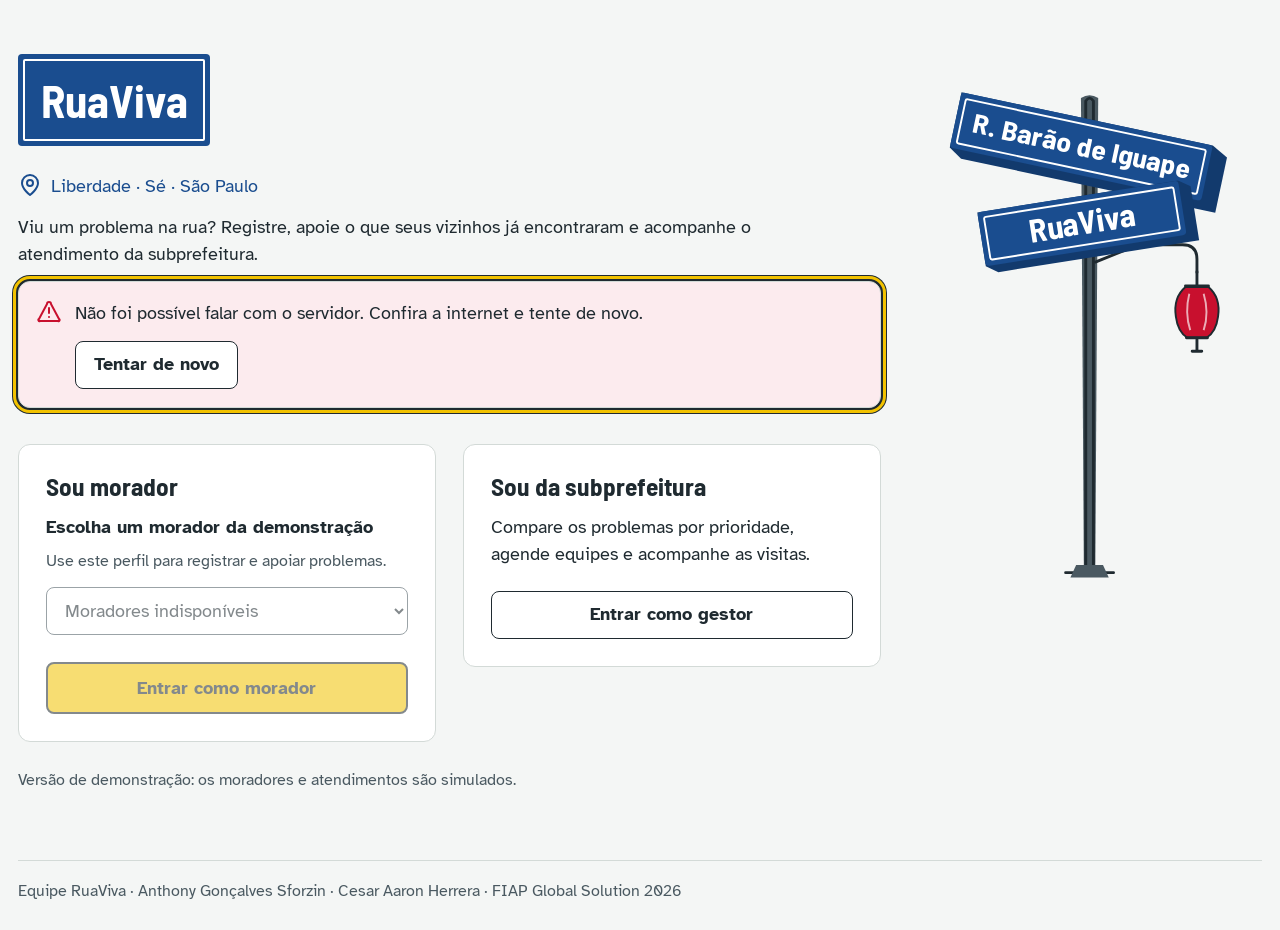
==== commit 7ce071a4: "Site: numero do registro, comprovante, aviso de emergencia e Ouvidoria; revisao geral - web: numero " ====
--- a/web/index.html
+++ b/web/index.html
@@ -33,7 +33,6 @@
   <p class="dica entrada-nota">Versão de demonstração: os moradores e atendimentos são simulados.</p>
   </div>
   <svg class="entrada-poste" viewBox="0 0 360 570" aria-hidden="true" focusable="false" xmlns="http://www.w3.org/2000/svg">
-    <!-- Placas cruzadas e braço de iluminação de uma esquina da Liberdade. -->
     <path class="poste-metal" d="M171 46 Q180 40 189 46 L186 535 L174 535 Z"/>
     <path class="poste-traco" d="M176 534 L176 49 Q180 43 184 49 L184 534 M155 541 H205"/>
     <path class="poste-metal" d="M166 533 H194 L200 546 H160 Z"/>
--- a/web/css/estilo.css
+++ b/web/css/estilo.css
@@ -1,4 +1,3 @@
-/* Tokens de web/DESIGN.md. */
 :root {
   --placa: #1A4D8F; --placa-escura: #123A6D; --placa-clara: #E8EFF8;
   --asfalto: #1F2A30; --asfalto-suave: #4A5961; --linha: #D3DAD7;
@@ -57,6 +56,8 @@
 .botao-texto { border: 0; background: transparent; color: var(--placa); text-decoration: underline; text-underline-offset: .2em; padding-inline: var(--e1); }
 .botao-bloco { width: 100%; }
 .acoes { display: flex; flex-wrap: wrap; gap: var(--e3); align-items: center; margin-top: var(--e4); }
+.acoes-comprovante { gap: var(--e2); margin: var(--e3) 0 0; }
+.acoes-comprovante .botao { min-height: 44px; padding: var(--e1) var(--e3); font-size: .9rem; }
 .campo { margin: 0 0 var(--e5); min-width: 0; }
 label, legend { font-weight: 700; }
 .campo > label { display: block; margin-bottom: var(--e2); }
@@ -71,6 +72,11 @@
 .linha-campos { display: grid; grid-template-columns: minmax(0, 1fr) minmax(0, 1fr); gap: var(--e4); }
 .bloco, .lista, .tabela-painel { background: var(--papel); border: 1px solid var(--linha); border-radius: var(--raio-painel); }
 .bloco { padding: var(--e5); margin-bottom: var(--e5); }
+.formulario-acompanhamento { display: grid; grid-template-columns: minmax(0, 1fr) auto; gap: var(--e3); align-items: end; }
+.formulario-acompanhamento h2 { grid-column: 1 / -1; margin: 0; }
+.acompanhar-fim { margin-top: var(--e6); }
+.formulario-acompanhamento .campo { margin: 0; }
+#compartilhamento-estado:empty { margin: 0; }
 .bloco > h2:first-child, section > h2:first-child { margin-top: 0; }
 section + section > h2:first-child { margin-top: var(--e6); }
 .colunas > section > h2:first-child, .bairro-grade > section > h2:first-child, .entrada-caminhos > section > h2:first-child { margin-top: 0; }
@@ -79,6 +85,11 @@
 .aviso-erro { background: var(--lanterna-clara); }
 .aviso p:last-child { margin-bottom: 0; }
 .aviso ul { margin: var(--e2) 0; padding-left: var(--e4); }
+.aviso-emergencia { margin-top: var(--e4); background: var(--lanterna-clara); }
+.aviso-emergencia .icone, .aviso-erro .icone { color: var(--lanterna); }
+.aviso-emergencia p { margin: 0; }
+.aviso-emergencia a, .aviso-ouvidoria a { font-weight: 700; }
+.aviso-ouvidoria { margin-top: var(--e4); }
 .placa { display: inline-flex; align-items: center; gap: .2em; max-width: 100%; background: var(--placa); color: white; border-radius: var(--raio-placa); font: 700 .95rem/1.2 var(--fonte-titulo); min-height: 28px; padding: var(--e1) var(--e2); }
 .placa-nome { min-width: 0; overflow-wrap: normal; }
 .placa-numero { flex-shrink: 0; white-space: nowrap; }
@@ -91,12 +102,18 @@
 .selo-em_andamento { color: var(--andamento); background: var(--andamento-fundo); }
 .selo-resolvida { color: var(--resolvido); background: var(--resolvido-clara); }
 .selo-cancelada { color: var(--asfalto-suave); background: var(--fundo); }
+.protocolo { display: inline-block; max-width: 100%; padding: var(--e1) var(--e2); border: 1px solid var(--placa); border-radius: var(--raio-placa); color: var(--placa); font: 700 1rem/1.4 var(--fonte-titulo); font-variant-numeric: tabular-nums; }
 .lista { list-style: none; padding: 0; margin: 0; }
 .item + .item { border-top: 1px solid var(--linha); }
 .cobrir { display: grid; grid-template-columns: 40px minmax(0, 1fr); gap: var(--e3); padding: var(--e4); text-decoration: none; color: inherit; border-radius: var(--raio); }
 .cobrir:hover { background: var(--fundo); }
-.item-icone { display: flex; flex-direction: column; align-items: center; gap: var(--e2); color: var(--placa); }
+.item-icone { position: relative; align-self: start; width: 36px; height: 36px; color: var(--placa); }
 .item-icone .icone { width: 28px; height: 28px; background: var(--placa-clara); padding: 4px; box-sizing: content-box; border-radius: var(--raio-placa); }
+.numero-mapa { position: absolute; right: -10px; bottom: -10px; display: grid; place-items: center; min-width: 24px; height: 24px; padding: 0 3px; border: 2px solid white; border-radius: 50%; color: white; font: 700 14px/1 var(--fonte-titulo); font-variant-numeric: tabular-nums; }
+.numero-aberta { background: var(--lanterna); }
+.numero-em_andamento { background: var(--andamento); }
+.numero-resolvida { background: var(--resolvido); }
+.numero-cancelada { background: var(--asfalto-suave); }
 .item-corpo { min-width: 0; }
 .item-topo { display: grid; grid-template-columns: minmax(0, 1fr) auto; gap: var(--e2); align-items: start; margin-bottom: var(--e2); }
 .item-topo strong { line-height: 1.3; }
@@ -111,6 +128,9 @@
 #filtros button { white-space: nowrap; }
 .alternancia { grid-template-columns: repeat(2, minmax(0, 1fr)); }
 .bairro-grade { display: grid; gap: var(--e5); align-items: start; }
+.lista-painel { min-width: 0; padding: var(--e3); background: var(--papel); border: 1px solid var(--linha); border-radius: var(--raio-painel); }
+.lista-painel > h2:first-child { margin-top: 0; }
+.lista-painel > .lista { border: 0; border-radius: 0; }
 .mapa { position: relative; height: 25rem; border: 1px solid var(--linha); border-radius: var(--raio-painel); z-index: 0; font-family: var(--fonte-texto); }
 .mapa-pequeno { height: 17rem; }
 .mapa .leaflet-control-zoom a { width: 48px; height: 48px; line-height: 48px; }
@@ -237,7 +257,21 @@
   .cabecalho-linha .botao-texto { font-size: .9rem; }
   .linha-campos { grid-template-columns: minmax(0, 1fr); }
   .bloco { padding: var(--e4); }
-  .segmentos button { font-size: 16px; }
+  .segmentos button { font-size: 16px; padding-inline: .25rem; }
+}
+@media (max-width: 599px) {
+  .formulario-acompanhamento { grid-template-columns: minmax(0, 1fr); }
+  .formulario-acompanhamento h2 { grid-column: auto; }
+}
+@media print {
+  @page { margin: 16mm; }
+  body { background: white; color: black; font-size: 12pt; }
+  #cabecalho, .pular, #aviso, .acoes-comprovante, #compartilhamento-estado, .mapa { display: none !important; }
+  .pagina { max-width: none; padding: 0; }
+  .bloco, .aviso { box-shadow: none; background: white; border-color: #777; break-inside: avoid; }
+  .placa { print-color-adjust: exact; -webkit-print-color-adjust: exact; }
+  .linha-tempo li { break-inside: avoid; }
+  a { color: black; }
 }
 @media (prefers-reduced-motion: reduce) {
   *, *::before, *::after { animation: none !important; transition: none !important; scroll-behavior: auto !important; }
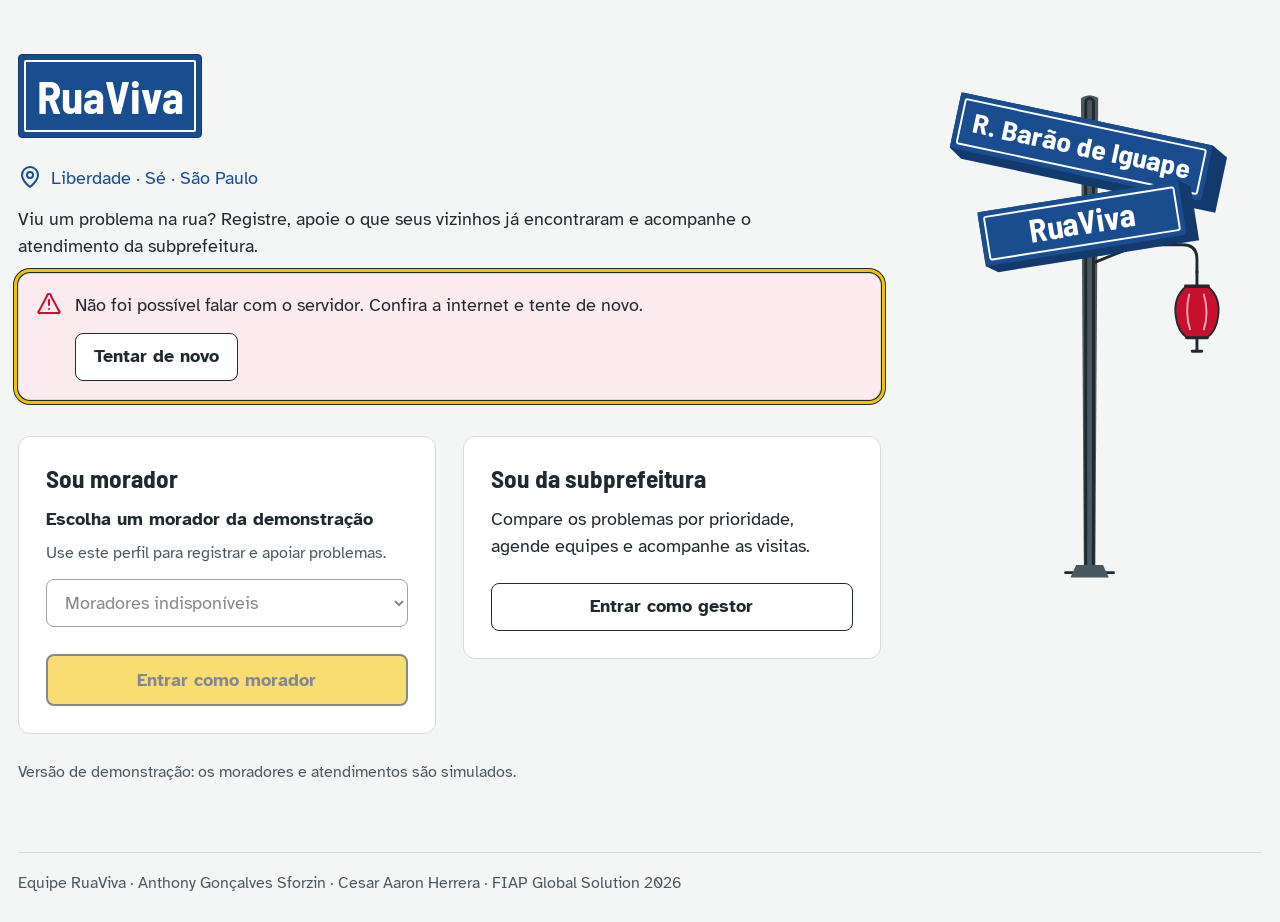
==== commit 2f443b7a: "Site v3: linha do atendimento, pictogramas e QA; diagrama do Data Modeler - web: situacao do registr" ====
--- a/web/index.html
+++ b/web/index.html
@@ -17,6 +17,10 @@
   <h1 class="placa placa-grande"><span class="placa-rua">RuaViva</span></h1>
   <p class="entrada-local"><svg class="icone" aria-hidden="true"><use href="img/icones.svg#local"></use></svg>Liberdade · Sé · São Paulo</p>
   <p>Viu um problema na rua? Registre, apoie o que seus vizinhos já encontraram e acompanhe o atendimento da subprefeitura.</p>
+  <section id="situacao-bairro" class="situacao-bairro" aria-label="Situação do bairro agora" hidden>
+    <h2>Situação do bairro agora</h2>
+    <dl><div><dt>Pendentes</dt><dd id="bairro-pendentes">0</dd></div><div><dt>Resolvidos</dt><dd id="bairro-resolvidos">0</dd></div></dl>
+  </section>
   <div id="aviso" class="aviso" hidden tabindex="-1" role="status" aria-live="polite"></div>
   <div class="entrada-caminhos">
     <section class="bloco" aria-labelledby="titulo-morador"><h2 id="titulo-morador">Sou morador</h2>
--- a/web/css/estilo.css
+++ b/web/css/estilo.css
@@ -39,14 +39,14 @@
 #cabecalho { background: var(--placa); color: var(--papel); padding: var(--e3) var(--e4) 0; }
 .cabecalho-linha, .quem, .abas { max-width: 78rem; margin: auto; }
 .cabecalho-linha { display: flex; align-items: center; justify-content: space-between; gap: var(--e3); }
-.marca { font: 700 1.6rem/1.1 var(--fonte-titulo); color: white; text-decoration: none; min-height: 48px; display: flex; align-items: center; gap: var(--e2); }
-.quem { color: #D6E2F2; font-size: .9rem; }
+.marca { font: 700 1.6rem/1.1 var(--fonte-titulo); color: var(--papel); text-decoration: none; min-height: 48px; display: flex; align-items: center; gap: var(--e2); }
+.quem { color: var(--papel); font-size: .9rem; }
 .abas { display: grid; grid-template-columns: repeat(3, minmax(0, 1fr)); gap: var(--e1); margin-top: var(--e3); }
 .abas-gestor { grid-template-columns: repeat(2, minmax(0, 1fr)); }
-.abas a { color: white; font-weight: 700; text-decoration: none; min-height: 48px; padding: var(--e3) var(--e1); text-align: center; border-radius: var(--raio) var(--raio) 0 0; line-height: 1.25; display: grid; align-content: center; }
+.abas a { color: var(--papel); font-weight: 700; text-decoration: none; min-height: 48px; padding: var(--e3) var(--e1); text-align: center; border-radius: var(--raio) var(--raio) 0 0; line-height: 1.25; display: grid; align-content: center; }
 .abas a[aria-current] { background: var(--fundo); color: var(--placa); }
 .aba-curta { display: none; }
-#cabecalho .botao-texto { color: white; }
+#cabecalho .botao-texto { color: var(--papel); }
 .botao, .botao-texto { min-height: 48px; display: inline-flex; align-items: center; justify-content: center; gap: var(--e2); padding: var(--e2) var(--e4); font-weight: 700; line-height: 1.3; }
 .botao { border: 1px solid var(--asfalto); border-radius: var(--raio); background: var(--papel); text-decoration: none; color: var(--asfalto); }
 .botao:hover { background: var(--fundo); }
@@ -90,11 +90,11 @@
 .aviso-emergencia p { margin: 0; }
 .aviso-emergencia a, .aviso-ouvidoria a { font-weight: 700; }
 .aviso-ouvidoria { margin-top: var(--e4); }
-.placa { display: inline-flex; align-items: center; gap: .2em; max-width: 100%; background: var(--placa); color: white; border-radius: var(--raio-placa); font: 700 .95rem/1.2 var(--fonte-titulo); min-height: 28px; padding: var(--e1) var(--e2); }
+.placa { display: inline-flex; align-items: center; gap: .2em; max-width: 100%; background: var(--placa); color: var(--papel); border-radius: var(--raio-placa); font: 700 .95rem/1.2 var(--fonte-titulo); min-height: 28px; padding: var(--e1) var(--e2); }
 .placa-nome { min-width: 0; overflow-wrap: normal; }
 .placa-numero { flex-shrink: 0; white-space: nowrap; }
 .placa-grande { position: relative; display: inline-flex; height: auto; min-height: 4rem; padding: var(--e2); font-size: 2rem; line-height: 1.1; white-space: normal; overflow: visible; }
-.placa-grande::after { content: ""; position: absolute; inset: 5px; border: 2px solid white; border-radius: 2px; pointer-events: none; }
+.placa-grande::after { content: ""; position: absolute; inset: 5px; border: 2px solid var(--papel); border-radius: 2px; pointer-events: none; }
 .placa-rua { min-width: 0; padding: var(--e3); overflow-wrap: normal; }
 .placa-num { display: grid; flex-shrink: 0; min-width: 3ch; white-space: nowrap; align-items: center; padding: var(--e3); background: var(--placa-escura); font-variant-numeric: tabular-nums; }
 .selo { display: inline-block; border-radius: var(--raio-placa); padding: var(--e1) var(--e2); font-size: max(16px, .85rem); line-height: 1.3; font-weight: 700; white-space: nowrap; }
@@ -109,7 +109,7 @@
 .cobrir:hover { background: var(--fundo); }
 .item-icone { position: relative; align-self: start; width: 36px; height: 36px; color: var(--placa); }
 .item-icone .icone { width: 28px; height: 28px; background: var(--placa-clara); padding: 4px; box-sizing: content-box; border-radius: var(--raio-placa); }
-.numero-mapa { position: absolute; right: -10px; bottom: -10px; display: grid; place-items: center; min-width: 24px; height: 24px; padding: 0 3px; border: 2px solid white; border-radius: 50%; color: white; font: 700 14px/1 var(--fonte-titulo); font-variant-numeric: tabular-nums; }
+.numero-mapa { position: absolute; right: -10px; bottom: -10px; display: grid; place-items: center; min-width: 24px; height: 24px; padding: 0 3px; border: 2px solid var(--papel); border-radius: 50%; color: var(--papel); font: 700 14px/1 var(--fonte-titulo); font-variant-numeric: tabular-nums; }
 .numero-aberta { background: var(--lanterna); }
 .numero-em_andamento { background: var(--andamento); }
 .numero-resolvida { background: var(--resolvido); }
@@ -123,7 +123,7 @@
 .vazio a { display: inline-flex; align-items: center; min-height: 48px; }
 .segmentos { display: grid; grid-template-columns: repeat(3, minmax(0, 1fr)); border: 1px solid var(--asfalto); border-radius: var(--raio); margin: var(--e5) 0; overflow: visible; }
 .segmentos button { border: 0; border-radius: var(--raio); min-height: 52px; padding: var(--e2); background: var(--papel); font-weight: 700; line-height: 1.2; }
-.segmentos button[aria-pressed=true] { background: var(--placa); color: white; }
+.segmentos button[aria-pressed=true] { background: var(--placa); color: var(--papel); }
 #filtros { max-width: 560px; }
 #filtros button { white-space: nowrap; }
 .alternancia { grid-template-columns: repeat(2, minmax(0, 1fr)); }
@@ -140,9 +140,9 @@
 .mapa .leaflet-control-attribution { font-size: 16px; line-height: 1.3; }
 .mapa .leaflet-popup-content { font-size: 16px; line-height: 1.5; }
 .mapa .leaflet-popup-content a { display: inline-flex; min-height: 48px; align-items: center; }
-.mira { position: absolute; top: 50%; left: 50%; transform: translate(-50%, -50%); z-index: 500; pointer-events: none; background: white; color: var(--placa); border-radius: 50%; }
-.pino { background: none; border: none; }
-.pino span { display: grid; place-items: center; width: 36px; height: 36px; border: 2px solid white; border-radius: 50% 50% 50% 4px; background: var(--cor); color: white; font: 700 18px/1 var(--fonte-titulo); }
+.mira { position: absolute; top: 50%; left: 50%; transform: translate(-50%, -50%); z-index: 500; pointer-events: none; background: var(--papel); color: var(--placa); border-radius: 50%; }
+.pino { display: grid; place-items: center; background: none; border: none; }
+.pino span { display: grid; place-items: center; width: 36px; height: 36px; border: 2px solid var(--papel); border-radius: 50% 50% 50% 4px; background: var(--cor); color: var(--papel); font: 700 18px/1 var(--fonte-titulo); }
 .legenda { display: flex; gap: var(--e3); flex-wrap: wrap; margin: var(--e3) 0; font-size: .9rem; }
 .legenda span::before { content: ""; display: inline-block; width: 12px; height: 12px; background: var(--cor); margin-right: var(--e1); border-radius: 2px; }
 .entrada { max-width: 80rem; margin: auto; padding: var(--e7) var(--e4) var(--e5); }
@@ -181,14 +181,12 @@
 .linha-tempo li { position: relative; padding-bottom: var(--e5); }
 .linha-tempo li::before { content: ""; position: absolute; top: .4rem; left: calc(-1.5rem - 6px); width: 10px; height: 10px; border-radius: 50%; background: var(--placa); }
 .linha-tempo time { display: block; color: var(--asfalto-suave); font-size: .9rem; }
-.confirmacao .placa { animation: chegar 200ms ease-out; }
-@keyframes chegar { from { transform: translateY(8px); opacity: 0; } to { transform: translateY(0); opacity: 1; } }
 .colunas { display: grid; gap: var(--e6); align-items: start; }
 .resumo-fila { margin-bottom: var(--e6); }
 .fila-cabecalho, .fila-linha { display: grid; grid-template-columns: minmax(96px, .1fr) minmax(120px, 1fr) minmax(184px, .1fr) minmax(88px, .1fr) minmax(140px, .1fr) minmax(128px, .1fr); gap: 8px; align-items: center; padding: 12px; }
 .fila-cabecalho { font-weight: 700; font-size: .9rem; }
 .fila-cabecalho > span, .fila-linha > .botao { white-space: nowrap; }
-.prazo { display: inline-grid; gap: var(--e1); font-variant-numeric: tabular-nums; white-space: nowrap; }
+.prazo { display: inline-grid; gap: var(--e1); font-variant-numeric: tabular-nums; }
 .prazo strong { color: var(--asfalto); }
 .fila-cabecalho > *, .colunas > *, .bairro-grade > * { min-width: 0; }
 .fila-linha { border-top: 1px solid var(--linha); }
@@ -208,7 +206,7 @@
 .visita > .acoes > .botao { white-space: nowrap; }
 .visita .form-inline { padding: var(--e4) 0 0; margin-top: var(--e4); }
 .regua { list-style: none; padding: 0; margin: 0 0 var(--e4); }
-.regua button { display: grid; grid-template-columns: 32px minmax(0, 1fr); width: 100%; text-align: left; gap: var(--e3); background: white; border: 1px solid var(--linha); border-radius: var(--raio); padding: var(--e3); margin-bottom: var(--e2); min-height: 48px; }
+.regua button { display: grid; grid-template-columns: 32px minmax(0, 1fr); width: 100%; text-align: left; gap: var(--e3); background: var(--papel); border: 1px solid var(--linha); border-radius: var(--raio); padding: var(--e3); margin-bottom: var(--e2); min-height: 48px; }
 .regua button[aria-pressed=true] { background: var(--placa-clara); border-color: var(--placa); }
 .regua small { display: block; }
 .regua-peso { font: 700 2rem/1 var(--fonte-titulo); }
@@ -265,14 +263,407 @@
 }
 @media print {
   @page { margin: 16mm; }
-  body { background: white; color: black; font-size: 12pt; }
+  body { background: var(--papel); color: var(--asfalto); font-size: 12pt; }
   #cabecalho, .pular, #aviso, .acoes-comprovante, #compartilhamento-estado, .mapa { display: none !important; }
   .pagina { max-width: none; padding: 0; }
-  .bloco, .aviso { box-shadow: none; background: white; border-color: #777; break-inside: avoid; }
+  .bloco, .aviso { box-shadow: none; background: var(--papel); border-color: var(--asfalto-suave); break-inside: avoid; }
   .placa { print-color-adjust: exact; -webkit-print-color-adjust: exact; }
   .linha-tempo li { break-inside: avoid; }
-  a { color: black; }
+  a { color: var(--asfalto); }
 }
 @media (prefers-reduced-motion: reduce) {
   *, *::before, *::after { animation: none !important; transition: none !important; scroll-behavior: auto !important; }
 }
+
+/* Acabamento v3: os componentes usam apenas os tokens e as fontes da marca. */
+:focus-visible { outline: 3px solid var(--faixa); outline-offset: 1px; box-shadow: 0 0 0 5px var(--asfalto); }
+button, a, input, select, textarea, .opcao, .cobrir, .abas a, .segmentos button, .regua button {
+  transition: background-color 150ms ease, border-color 150ms ease, color 150ms ease, box-shadow 150ms ease;
+}
+button:active, .botao:active { transform: translateY(1px); }
+button:disabled:hover, .botao:disabled:hover { background: var(--papel); }
+
+.marca { gap: var(--e2); }
+.marca-placa {
+  position: relative;
+  display: inline-flex;
+  align-items: center;
+  min-height: 40px;
+  padding: var(--e1) var(--e3);
+  border: 1px solid var(--papel);
+  border-radius: var(--raio-placa);
+  background: var(--placa);
+  color: var(--papel);
+  font: 700 1.35rem/1 var(--fonte-titulo);
+}
+.marca-placa::after {
+  content: "";
+  position: absolute;
+  inset: 3px;
+  border: 1px solid var(--papel);
+  border-radius: 2px;
+  pointer-events: none;
+}
+.quem { color: var(--papel); }
+
+.placa { gap: 0; }
+.placa-compacta {
+  position: relative;
+  min-height: 34px;
+  padding: 3px;
+  align-items: stretch;
+  gap: 4px;
+  font-size: .95rem;
+}
+.placa-compacta::after {
+  content: "";
+  position: absolute;
+  inset: 2px;
+  border: 1px solid var(--papel);
+  border-radius: 2px;
+  pointer-events: none;
+}
+.placa-compacta .placa-nome { padding: 3px 6px; overflow-wrap: anywhere; }
+.placa-compacta .placa-num {
+  min-width: 3ch;
+  padding: 3px 6px;
+  font-size: .95rem;
+}
+.placa-grande {
+  width: fit-content;
+  max-width: 100%;
+  min-height: 4.25rem;
+  padding: 4px;
+  gap: 4px;
+  overflow: hidden;
+  border: 1px solid var(--placa-escura);
+}
+.placa-grande::after { inset: 5px; }
+.placa-grande .placa-rua { padding: var(--e3); overflow-wrap: anywhere; }
+.placa-grande .placa-num { padding: var(--e3); }
+
+.icone-categoria {
+  display: inline-grid;
+  place-items: center;
+  flex: 0 0 auto;
+  width: 40px;
+  height: 40px;
+  border-radius: var(--raio-placa);
+  background: var(--placa);
+  color: var(--papel);
+}
+.icone-categoria .icone { width: 25px; height: 25px; stroke-width: 2.25; }
+.icone-categoria-grande { width: 48px; height: 48px; }
+.icone-categoria-grande .icone { width: 31px; height: 31px; }
+.icone-categoria-detalhe { width: 32px; height: 32px; vertical-align: middle; }
+.icone-categoria-detalhe .icone { width: 22px; height: 22px; }
+.item-icone { width: 40px; height: 40px; color: var(--papel); }
+.item-icone .icone-categoria { width: 40px; height: 40px; }
+.numero-mapa { right: -7px; bottom: -7px; z-index: 1; }
+.cobrir { grid-template-columns: 40px minmax(0, 1fr); }
+.acoes-comprovante .botao { min-height: 48px; }
+
+.opcao-categoria {
+  position: relative;
+  align-items: center;
+  gap: var(--e3);
+  min-height: 96px;
+  padding: var(--e3);
+  border: 1px solid var(--linha);
+  border-radius: var(--raio);
+}
+.opcao-categoria input[type=radio] {
+  position: absolute;
+  width: 1px;
+  height: 1px;
+  min-height: 0;
+  padding: 0;
+  margin: -1px;
+  overflow: hidden;
+  clip: rect(0, 0, 0, 0);
+  white-space: nowrap;
+  border: 0;
+}
+.opcao-categoria:has(input:checked) { border: 2px solid var(--placa); background: var(--placa-clara); }
+.opcao-categoria:focus-within { outline: 3px solid var(--faixa); outline-offset: 1px; box-shadow: 0 0 0 5px var(--asfalto); }
+.opcao-categoria .opcao-texto { min-width: 0; }
+.opcao-nome { font-weight: 700; }
+.opcao-categoria small { display: block; margin-top: 2px; }
+.opcao .opcao-marca {
+  display: none;
+  width: 22px;
+  height: 22px;
+  flex: 0 0 auto;
+  margin-left: auto;
+  border-radius: 50%;
+  background: var(--placa);
+  position: relative;
+}
+.opcao-marca::after {
+  content: "";
+  position: absolute;
+  left: 7px;
+  top: 5px;
+  width: 7px;
+  height: 10px;
+  border: solid var(--papel);
+  border-width: 0 2px 2px 0;
+  transform: rotate(45deg);
+}
+.opcao-categoria:has(input:checked) .opcao-marca { display: block; }
+/* O ícone da categoria já vem num quadrado azul; as regras antigas de .item-icone .icone não valem aqui. */
+.item-icone .icone-categoria .icone, .opcao .icone-categoria .icone { width: 25px; height: 25px; padding: 0; margin: 0; background: none; }
+
+.passos { gap: 0; align-items: start; }
+.passos li {
+  position: relative;
+  display: grid;
+  grid-template-columns: 16px minmax(0, 1fr);
+  align-items: center;
+  gap: var(--e1);
+  min-height: 36px;
+  padding: 0 var(--e2) var(--e2) 0;
+  border: 0;
+}
+.passos li::before {
+  content: "";
+  width: 12px;
+  height: 12px;
+  border: 2px solid var(--asfalto-suave);
+  border-radius: 50%;
+  background: var(--fundo);
+  z-index: 1;
+}
+.passos li:not(:last-child)::after {
+  content: "";
+  position: absolute;
+  left: 14px;
+  right: -2px;
+  top: 5px;
+  border-top: 2px solid var(--linha);
+}
+.passos [aria-current=step] { color: var(--placa); }
+.passos [aria-current=step]::before { border-color: var(--placa); background: var(--placa); box-shadow: 0 0 0 3px var(--papel); }
+.passos [aria-current=step]::after { border-color: var(--placa); }
+
+.situacao-bairro {
+  display: flex;
+  align-items: center;
+  justify-content: space-between;
+  gap: var(--e5);
+  margin-top: var(--e5);
+  padding: var(--e3) 0;
+  border-block: 1px solid var(--linha);
+}
+.situacao-bairro h2 { margin: 0; font-size: 1.2rem; }
+.situacao-bairro dl { display: flex; gap: var(--e6); margin: 0; }
+.situacao-bairro dl div { display: flex; align-items: baseline; gap: var(--e2); }
+.situacao-bairro dt { color: var(--asfalto-suave); }
+.situacao-bairro dd { margin: 0; color: var(--placa); font: 700 1.75rem/1 var(--fonte-titulo); font-variant-numeric: tabular-nums; }
+
+.pino span {
+  width: 36px;
+  height: 36px;
+  border-radius: 50%;
+  box-shadow: var(--sombra);
+}
+.pino span.marcador-aberta { background: var(--lanterna); }
+.pino span.marcador-placa { background: var(--placa); }
+.pino span.marcador-em_andamento { background: var(--andamento); }
+.pino span.marcador-resolvida { background: var(--resolvido); }
+.pino span.marcador-cancelada { background: var(--asfalto-suave); }
+
+.linha-atendimento-bloco { margin: var(--e4) 0 var(--e5); }
+.linha-atendimento {
+  display: grid;
+  grid-template-columns: repeat(4, minmax(0, 1fr));
+  list-style: none;
+  margin: 0;
+  padding: 0;
+}
+.estacao {
+  position: relative;
+  display: flex;
+  min-width: 0;
+  flex-direction: column;
+  align-items: center;
+  text-align: center;
+}
+.estacao-ponto {
+  position: relative;
+  z-index: 1;
+  display: grid;
+  place-items: center;
+  width: 24px;
+  height: 24px;
+  border: 2px solid var(--asfalto-suave);
+  border-radius: 50%;
+  background: var(--papel);
+  color: var(--asfalto-suave);
+}
+.estacao-ponto > .visualmente-oculto { position: absolute; }
+.estacao-conteudo { display: grid; justify-items: center; gap: 2px; padding: var(--e2) var(--e2) 0; }
+.estacao-nome { max-width: 16ch; font-weight: 400; line-height: 1.25; }
+.estacao-conteudo small { max-width: 20ch; font-size: .8rem; overflow-wrap: anywhere; }
+.estacao-percorrida .estacao-ponto { border-color: var(--papel); background: var(--placa); color: var(--papel); box-shadow: 0 0 0 2px var(--placa); }
+.estacao-atual .estacao-ponto { width: 28px; height: 28px; margin: -2px; border: 3px solid var(--placa); background: var(--placa); box-shadow: 0 0 0 3px var(--papel), 0 0 0 5px var(--placa); }
+.estacao-atual .estacao-nome { font-weight: 700; }
+.estacao-resolvida .estacao-ponto { border-color: var(--papel); background: var(--resolvido); box-shadow: 0 0 0 2px var(--resolvido); }
+.estacao-resolvida.estacao-atual .estacao-ponto { border-color: var(--papel); background: var(--resolvido); box-shadow: 0 0 0 3px var(--papel), 0 0 0 5px var(--resolvido); }
+.estacao-resolvida .estacao-nome { color: var(--resolvido); }
+.estacao:not(:last-child)[data-trecho]::after {
+  content: "";
+  position: absolute;
+  z-index: 0;
+  top: 11px;
+  left: calc(50% + 12px);
+  right: calc(-50% + 12px);
+  border-top: 2px dashed var(--linha);
+}
+.estacao:not(:last-child)[data-trecho="percorrido"]::after,
+.estacao:not(:last-child)[data-trecho="resolvido"]::after {
+  top: 9px;
+  height: 6px;
+  border: 0;
+  background: var(--placa);
+  --escala-x: 0;
+  --escala-y: 1;
+  transform: scale(var(--escala-x), var(--escala-y));
+  transform-origin: left center;
+  animation: avancar-linha var(--duracao-linha, 600ms) ease-out var(--atraso-linha, 0ms) both;
+}
+.estacao:nth-child(3)[data-trecho="resolvido"]::after { background: var(--resolvido); }
+.estacao[data-trecho="cancelado"]::after { border-top-color: var(--asfalto-suave); }
+.estacao-terminal .estacao-ponto { border-color: var(--asfalto-suave); background: var(--asfalto-suave); color: var(--papel); }
+.estacao-terminal .estacao-nome { font-weight: 700; color: var(--asfalto-suave); }
+@keyframes avancar-linha { to { transform: scale(1, 1); } }
+.linha-atendimento-resumo { display: flex; align-items: center; gap: var(--e2); margin-top: var(--e2); }
+.linha-atendimento-mini { display: grid; grid-template-columns: repeat(4, minmax(0, 1fr)); width: min(100%, 10rem); flex: 0 1 10rem; }
+.linha-atendimento-mini .estacao-ponto { width: 12px; height: 12px; border-width: 2px; }
+.linha-atendimento-mini .estacao-percorrida .estacao-ponto { box-shadow: 0 0 0 1px var(--placa); }
+.linha-atendimento-mini .estacao-resolvida .estacao-ponto { box-shadow: 0 0 0 1px var(--resolvido); }
+.linha-atendimento-mini .estacao:not(:last-child)[data-trecho]::after { top: 5px; left: calc(50% + 6px); right: calc(-50% + 6px); }
+.linha-atendimento-mini .estacao[data-trecho="percorrido"]::after,
+.linha-atendimento-mini .estacao[data-trecho="resolvido"]::after { top: 4px; height: 4px; }
+.linha-atendimento-mini .estacao-atual .estacao-ponto { width: 16px; height: 16px; margin: -2px; border-width: 2px; box-shadow: 0 0 0 2px var(--papel), 0 0 0 3px var(--placa); }
+.linha-atendimento-mini .estacao-resolvida.estacao-atual .estacao-ponto { box-shadow: 0 0 0 2px var(--papel), 0 0 0 3px var(--resolvido); }
+.linha-atendimento-mini .estacao[data-trecho="percorrido"]::after,
+.linha-atendimento-mini .estacao[data-trecho="resolvido"]::after { animation: none; }
+.linha-atendimento-nome { font-size: .9rem; font-weight: 700; color: var(--placa); line-height: 1.25; }
+
+.prioridade { justify-items: start; gap: 3px; }
+.prioridade-valor {
+  display: inline-grid;
+  min-width: 3.25rem;
+  min-height: 2.75rem;
+  place-items: center;
+  padding: 0 var(--e2);
+  border-radius: var(--raio-placa);
+  font: 700 1.8rem/1 var(--fonte-titulo);
+  font-variant-numeric: tabular-nums;
+}
+.prioridade.alta .prioridade-valor { background: var(--lanterna); color: var(--papel); }
+.prioridade.media .prioridade-valor { background: var(--andamento-fundo); color: var(--andamento); }
+.prioridade.baixa .prioridade-valor { background: var(--asfalto-suave); color: var(--papel); }
+.prioridade.alta > span:last-child { color: var(--lanterna); }
+.prioridade.media > span:last-child { color: var(--andamento); }
+.prioridade.baixa > span:last-child { color: var(--asfalto-suave); }
+.fila-cabecalho {
+  position: sticky;
+  top: 0;
+  z-index: 2;
+  background: var(--papel);
+  border-bottom: 1px solid var(--linha);
+}
+.fila article:has(.form-inline:not([hidden])) .fila-linha { background: var(--placa-clara); }
+.fila-linha { min-height: 5.25rem; }
+.fila-linha > .prioridade { justify-self: start; }
+.form-inline { border: 1px solid var(--placa); border-radius: var(--raio); margin: -1px var(--e3) var(--e3); background: var(--papel); }
+
+.vazio, .carregando { display: flex; flex-wrap: wrap; align-items: center; gap: var(--e2); }
+.vazio > .icone, .carregando > .icone { color: var(--placa); }
+.vazio a, .vazio .botao { margin-left: var(--e2); }
+
+@media (max-width: 620px) {
+  .situacao-bairro { display: block; }
+  .situacao-bairro h2 { margin: 0 0 var(--e2); }
+  .situacao-bairro dl { justify-content: space-between; gap: var(--e3); }
+  .situacao-bairro dl div { gap: var(--e1); }
+  .situacao-bairro dd { font-size: 1.5rem; }
+  .linha-atendimento:not(.linha-atendimento-mini) { display: block; }
+  .linha-atendimento:not(.linha-atendimento-mini) .estacao {
+    display: grid;
+    grid-template-columns: 32px minmax(0, 1fr);
+    min-height: 3.75rem;
+    align-items: start;
+    text-align: left;
+  }
+  .linha-atendimento:not(.linha-atendimento-mini) .estacao-ponto { grid-column: 1; grid-row: 1; }
+  .linha-atendimento:not(.linha-atendimento-mini) .estacao-conteudo {
+    grid-column: 2;
+    grid-row: 1;
+    justify-items: start;
+    padding: 2px 0 var(--e3);
+  }
+  .linha-atendimento:not(.linha-atendimento-mini) .estacao-nome { max-width: none; }
+  .linha-atendimento:not(.linha-atendimento-mini) .estacao-conteudo small { max-width: 36ch; }
+  .linha-atendimento:not(.linha-atendimento-mini) .estacao:not(:last-child)[data-trecho]::after {
+    top: 22px;
+    bottom: -12px;
+    left: 9px;
+    right: auto;
+    width: 6px;
+    border: 0;
+    border-left: 2px dashed var(--linha);
+  }
+  .linha-atendimento:not(.linha-atendimento-mini) .estacao:not(:last-child)[data-trecho="percorrido"]::after,
+  .linha-atendimento:not(.linha-atendimento-mini) .estacao:not(:last-child)[data-trecho="resolvido"]::after {
+    top: 22px;
+    bottom: -12px;
+    width: 6px;
+    height: auto;
+    border: 0;
+    background: var(--placa);
+    --escala-x: 1;
+    --escala-y: 0;
+    transform: scale(var(--escala-x), var(--escala-y));
+    transform-origin: center top;
+    animation-name: avancar-linha;
+  }
+  .linha-atendimento:not(.linha-atendimento-mini) .estacao:nth-child(3)[data-trecho="resolvido"]::after { background: var(--resolvido); }
+  .linha-atendimento:not(.linha-atendimento-mini) .estacao[data-trecho="cancelado"]::after { border-left-color: var(--asfalto-suave); }
+  .linha-atendimento:not(.linha-atendimento-mini) .estacao-terminal .estacao-conteudo { padding-bottom: 0; }
+  .linha-atendimento-mini { display: grid; width: min(100%, 9rem); flex-basis: 9rem; }
+  .linha-atendimento-mini .estacao[data-trecho="percorrido"]::after,
+  .linha-atendimento-mini .estacao[data-trecho="resolvido"]::after { animation: none; }
+}
+@media (max-width: 390px) {
+  .cobrir { grid-template-columns: 40px minmax(0, 1fr); gap: var(--e2); padding: var(--e3); }
+  .item-icone { width: 40px; height: 40px; }
+  .item-icone .icone-categoria { width: 40px; height: 40px; }
+  .item-topo { grid-template-columns: minmax(0, 1fr) auto; }
+  .item-topo .selo { margin-left: 0; }
+  .linha-atendimento-resumo { gap: var(--e1); }
+  .linha-atendimento-mini { flex-basis: 8rem; }
+  .linha-atendimento-nome { font-size: .85rem; }
+  .opcao-categoria { gap: var(--e2); padding: var(--e2); }
+}
+@media (max-width: 359px) {
+  .item-topo { grid-template-columns: minmax(0, 1fr); }
+  .item-topo .selo { justify-self: start; }
+  .linha-atendimento-resumo { flex-wrap: wrap; }
+}
+@media (max-width: 759px) {
+  .entrada-caminhos { grid-template-columns: minmax(0, 1fr); }
+  .situacao-bairro { margin-top: var(--e4); }
+}
+
+/* Passos do registro em telas estreitas: cada rótulo numa linha só. */
+.passos li { white-space: nowrap; }
+@media (max-width: 400px) {
+  .passos { font-size: .82rem; }
+}
+/* Em 360 px ou menos o número fica só para leitor de tela; a bolinha já mostra a ordem. */
+@media (max-width: 360px) {
+  .passo-numero { position: absolute; width: 1px; height: 1px; overflow: hidden; clip: rect(0, 0, 0, 0); white-space: nowrap; }
+}
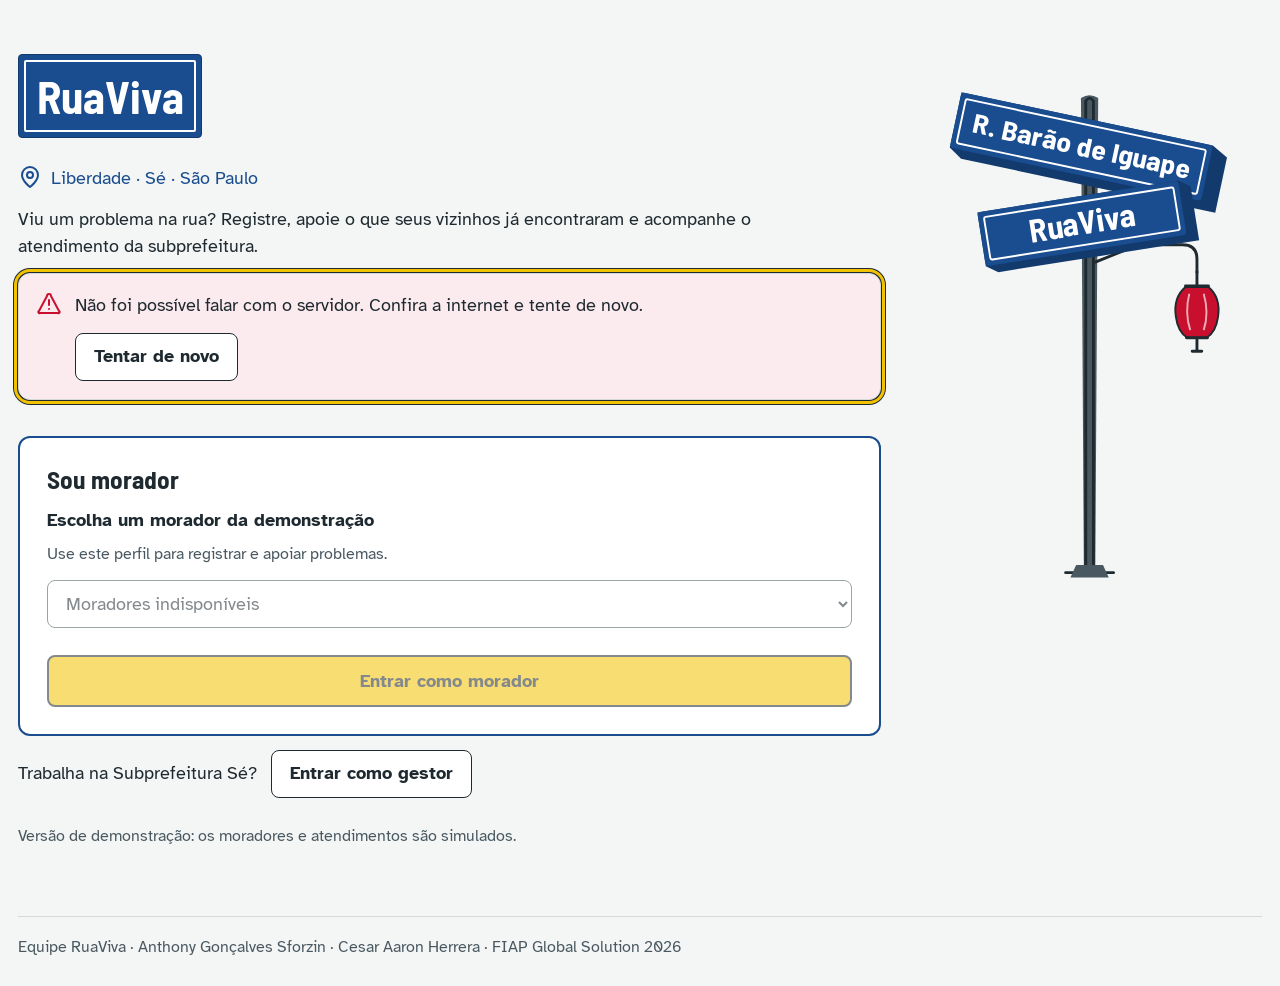
==== commit a0078c40: "Site v4: mapa calmo, lista ligada aos pinos, acao no polegar e composicao em barra - mapa em tons de" ====
--- a/web/index.html
+++ b/web/index.html
@@ -20,19 +20,18 @@
   <section id="situacao-bairro" class="situacao-bairro" aria-label="Situação do bairro agora" hidden>
     <h2>Situação do bairro agora</h2>
     <dl><div><dt>Pendentes</dt><dd id="bairro-pendentes">0</dd></div><div><dt>Resolvidos</dt><dd id="bairro-resolvidos">0</dd></div></dl>
+    <p id="bairro-mais-antigo" class="situacao-mais-antigo" hidden></p>
   </section>
   <div id="aviso" class="aviso" hidden tabindex="-1" role="status" aria-live="polite"></div>
   <div class="entrada-caminhos">
-    <section class="bloco" aria-labelledby="titulo-morador"><h2 id="titulo-morador">Sou morador</h2>
+    <section class="bloco entrada-morador" aria-labelledby="titulo-morador"><h2 id="titulo-morador">Sou morador</h2>
       <form id="form-morador" novalidate><div class="campo"><label for="cidadao">Escolha um morador da demonstração</label>
       <p id="cidadao-dica" class="dica">Use este perfil para registrar e apoiar problemas.</p>
       <select id="cidadao" aria-describedby="cidadao-dica" required disabled><option value="">Carregando moradores…</option></select></div>
       <button id="entrar-morador" class="botao botao-principal botao-bloco" type="submit" disabled>Entrar como morador</button></form>
     </section>
-    <section class="bloco" aria-labelledby="titulo-gestor"><h2 id="titulo-gestor">Sou da subprefeitura</h2>
-      <p>Compare os problemas por prioridade, agende equipes e acompanhe as visitas.</p>
-      <button id="entrar-gestor" class="botao botao-bloco" type="button">Entrar como gestor</button>
-    </section>
+    <div class="entrada-gestor"><p>Trabalha na Subprefeitura Sé?</p>
+      <button id="entrar-gestor" class="botao" type="button">Entrar como gestor</button></div>
   </div>
   <p class="dica entrada-nota">Versão de demonstração: os moradores e atendimentos são simulados.</p>
   </div>
--- a/web/css/estilo.css
+++ b/web/css/estilo.css
@@ -4,7 +4,7 @@
   --faixa: #F2C200; --faixa-escura: #D9AD00;
   --lanterna: #C8102E; --lanterna-clara: #FCEBEE;
   --andamento: #7A5C00; --andamento-fundo: #FFF6CC;
-  --resolvido: #1E7D4F; --resolvido-clara: #E6F3EC;
+  --resolvido: #176B43; --resolvido-clara: #E6F3EC;
   --fundo: #F4F6F5; --papel: #FFFFFF;
   --e1: .25rem; --e2: .5rem; --e3: .75rem; --e4: 1rem; --e5: 1.5rem; --e6: 2rem; --e7: 3rem;
   --raio-placa: 4px; --raio: 8px; --raio-painel: 12px;
@@ -21,8 +21,13 @@
 button, input, select, textarea { font: inherit; color: inherit; }
 button, a, input, select, textarea { -webkit-tap-highlight-color: transparent; }
 button { cursor: pointer; }
-:focus-visible { outline: 3px solid var(--faixa); outline-offset: 2px; box-shadow: 0 0 0 6px var(--asfalto); }
+:focus-visible { outline: 3px solid var(--faixa); outline-offset: 1px; box-shadow: 0 0 0 5px var(--asfalto); }
 :disabled { opacity: .55; cursor: not-allowed; }
+button, a, input, select, textarea, .opcao, .cobrir, .abas a, .segmentos button, .regua button {
+  transition: background-color 150ms ease, border-color 150ms ease, color 150ms ease, box-shadow 150ms ease;
+}
+button:active, .botao:active { transform: translateY(1px); }
+button:disabled:hover, .botao:disabled:hover { background: var(--papel); }
 h1, h2, h3, .numero { font-family: var(--fonte-titulo); font-weight: 700; font-variant-numeric: tabular-nums; }
 h1 { font-size: 2rem; line-height: 1.1; margin: 0 0 var(--e3); }
 h2 { font-size: 1.4rem; line-height: 1.15; margin: var(--e6) 0 var(--e3); }
@@ -40,6 +45,8 @@
 .cabecalho-linha, .quem, .abas { max-width: 78rem; margin: auto; }
 .cabecalho-linha { display: flex; align-items: center; justify-content: space-between; gap: var(--e3); }
 .marca { font: 700 1.6rem/1.1 var(--fonte-titulo); color: var(--papel); text-decoration: none; min-height: 48px; display: flex; align-items: center; gap: var(--e2); }
+.marca-placa { position: relative; display: inline-flex; align-items: center; min-height: 40px; padding: var(--e1) var(--e3); border: 1px solid var(--papel); border-radius: var(--raio-placa); background: var(--placa); color: var(--papel); font: 700 1.35rem/1 var(--fonte-titulo); }
+.marca-placa::after { content: ""; position: absolute; inset: 3px; border: 1px solid var(--papel); border-radius: 2px; pointer-events: none; }
 .quem { color: var(--papel); font-size: .9rem; }
 .abas { display: grid; grid-template-columns: repeat(3, minmax(0, 1fr)); gap: var(--e1); margin-top: var(--e3); }
 .abas-gestor { grid-template-columns: repeat(2, minmax(0, 1fr)); }
@@ -57,7 +64,7 @@
 .botao-bloco { width: 100%; }
 .acoes { display: flex; flex-wrap: wrap; gap: var(--e3); align-items: center; margin-top: var(--e4); }
 .acoes-comprovante { gap: var(--e2); margin: var(--e3) 0 0; }
-.acoes-comprovante .botao { min-height: 44px; padding: var(--e1) var(--e3); font-size: .9rem; }
+.acoes-comprovante .botao { min-height: 48px; padding: var(--e1) var(--e3); font-size: .9rem; }
 .campo { margin: 0 0 var(--e5); min-width: 0; }
 label, legend { font-weight: 700; }
 .campo > label { display: block; margin-bottom: var(--e2); }
@@ -90,13 +97,18 @@
 .aviso-emergencia p { margin: 0; }
 .aviso-emergencia a, .aviso-ouvidoria a { font-weight: 700; }
 .aviso-ouvidoria { margin-top: var(--e4); }
-.placa { display: inline-flex; align-items: center; gap: .2em; max-width: 100%; background: var(--placa); color: var(--papel); border-radius: var(--raio-placa); font: 700 .95rem/1.2 var(--fonte-titulo); min-height: 28px; padding: var(--e1) var(--e2); }
+.placa { display: inline-flex; align-items: center; gap: 0; max-width: 100%; background: var(--placa); color: var(--papel); border-radius: var(--raio-placa); font: 700 .95rem/1.2 var(--fonte-titulo); min-height: 28px; padding: var(--e1) var(--e2); }
 .placa-nome { min-width: 0; overflow-wrap: normal; }
-.placa-numero { flex-shrink: 0; white-space: nowrap; }
-.placa-grande { position: relative; display: inline-flex; height: auto; min-height: 4rem; padding: var(--e2); font-size: 2rem; line-height: 1.1; white-space: normal; overflow: visible; }
+.placa-compacta { position: relative; min-height: 34px; padding: 3px; align-items: stretch; gap: 4px; font-size: .95rem; }
+.placa-compacta::after { content: ""; position: absolute; inset: 2px; border: 1px solid var(--papel); border-radius: 2px; pointer-events: none; }
+.placa-compacta .placa-nome { padding: 3px 6px; overflow-wrap: anywhere; }
+.placa-compacta .placa-num { min-width: 3ch; padding: 3px 6px; font-size: .95rem; }
+.placa-grande { position: relative; display: inline-flex; width: fit-content; max-width: 100%; height: auto; min-height: 4.25rem; padding: 4px; gap: 4px; border: 1px solid var(--placa-escura); font-size: 2rem; line-height: 1.1; white-space: normal; overflow: hidden; }
 .placa-grande::after { content: ""; position: absolute; inset: 5px; border: 2px solid var(--papel); border-radius: 2px; pointer-events: none; }
 .placa-rua { min-width: 0; padding: var(--e3); overflow-wrap: normal; }
+.placa-grande .placa-rua { padding: var(--e3); overflow-wrap: anywhere; }
 .placa-num { display: grid; flex-shrink: 0; min-width: 3ch; white-space: nowrap; align-items: center; padding: var(--e3); background: var(--placa-escura); font-variant-numeric: tabular-nums; }
+.placa-grande .placa-num { padding: var(--e3); }
 .selo { display: inline-block; border-radius: var(--raio-placa); padding: var(--e1) var(--e2); font-size: max(16px, .85rem); line-height: 1.3; font-weight: 700; white-space: nowrap; }
 .selo-aberta { color: var(--lanterna); background: var(--lanterna-clara); }
 .selo-em_andamento { color: var(--andamento); background: var(--andamento-fundo); }
@@ -107,9 +119,15 @@
 .item + .item { border-top: 1px solid var(--linha); }
 .cobrir { display: grid; grid-template-columns: 40px minmax(0, 1fr); gap: var(--e3); padding: var(--e4); text-decoration: none; color: inherit; border-radius: var(--raio); }
 .cobrir:hover { background: var(--fundo); }
-.item-icone { position: relative; align-self: start; width: 36px; height: 36px; color: var(--placa); }
-.item-icone .icone { width: 28px; height: 28px; background: var(--placa-clara); padding: 4px; box-sizing: content-box; border-radius: var(--raio-placa); }
-.numero-mapa { position: absolute; right: -10px; bottom: -10px; display: grid; place-items: center; min-width: 24px; height: 24px; padding: 0 3px; border: 2px solid var(--papel); border-radius: 50%; color: var(--papel); font: 700 14px/1 var(--fonte-titulo); font-variant-numeric: tabular-nums; }
+.item-icone { position: relative; align-self: start; width: 40px; height: 40px; color: var(--papel); }
+.icone-categoria { display: inline-grid; place-items: center; flex: 0 0 auto; width: 40px; height: 40px; border-radius: var(--raio-placa); background: var(--placa); color: var(--papel); }
+.icone-categoria .icone { width: 25px; height: 25px; stroke-width: 2.25; }
+.icone-categoria-grande { width: 48px; height: 48px; }
+.icone-categoria-grande .icone { width: 31px; height: 31px; }
+.icone-categoria-detalhe { width: 32px; height: 32px; vertical-align: middle; }
+.icone-categoria-detalhe .icone { width: 22px; height: 22px; }
+.item-icone .icone-categoria { width: 40px; height: 40px; }
+.numero-mapa { position: absolute; right: -7px; bottom: -7px; z-index: 1; display: grid; place-items: center; min-width: 24px; height: 24px; padding: 0 3px; border: 2px solid var(--papel); border-radius: 50%; color: var(--papel); font: 700 14px/1 var(--fonte-titulo); font-variant-numeric: tabular-nums; }
 .numero-aberta { background: var(--lanterna); }
 .numero-em_andamento { background: var(--andamento); }
 .numero-resolvida { background: var(--resolvido); }
@@ -117,9 +135,40 @@
 .item-corpo { min-width: 0; }
 .item-topo { display: grid; grid-template-columns: minmax(0, 1fr) auto; gap: var(--e2); align-items: start; margin-bottom: var(--e2); }
 .item-topo strong { line-height: 1.3; }
-.item-descricao { white-space: nowrap; overflow: hidden; text-overflow: ellipsis; margin: var(--e2) 0; }
+.item-descricao { display: -webkit-box; -webkit-box-orient: vertical; -webkit-line-clamp: 2; line-clamp: 2; overflow: hidden; line-height: 1.45; margin: var(--e2) 0; }
+@supports not (-webkit-line-clamp: 2) {
+  .item-descricao { max-height: 2.9em; }
+}
+.cobrir.item-ativo { background: var(--placa-clara); }
+.estado-carregando { padding: 0; }
+.linhas-esqueleto { display: grid; }
+.item-esqueleto { display: grid; grid-template-columns: 40px minmax(0, 1fr); gap: var(--e3); padding: var(--e4); }
+.item-esqueleto + .item-esqueleto { border-top: 1px solid var(--linha); }
+.esqueleto-icone, .esqueleto-bloco,
+.esqueleto-prioridade, .esqueleto-problema i, .esqueleto-endereco, .esqueleto-apoio,
+.esqueleto-prazo i, .esqueleto-botao, .visita-esqueleto-conteudo > i,
+.visita-esqueleto-conteudo .esqueleto-topo i {
+  display: block; background: var(--linha); border-radius: var(--raio-placa);
+  animation: pulsar-esqueleto 1.8s ease-in-out infinite;
+}
+.esqueleto-icone { width: 40px; height: 40px; background: var(--fundo); }
+.esqueleto-conteudo { display: grid; min-width: 0; gap: var(--e2); }
+.esqueleto-topo { display: flex; min-height: 1.3rem; align-items: center; justify-content: space-between; gap: var(--e2); }
+.esqueleto-bloco { height: 1rem; }
+.esqueleto-titulo { width: min(55%, 12rem); }
+.esqueleto-selo { width: 4rem; height: 1.35rem; background: var(--fundo); }
+.esqueleto-placa { width: min(68%, 15rem); height: 1.9rem; background: var(--linha); }
+.esqueleto-descricao { width: 94%; height: 2.9em; background: var(--fundo); }
+.esqueleto-meta { width: min(52%, 10rem); height: .9rem; background: var(--fundo); }
+.esqueleto-mini { display: flex; align-items: center; gap: var(--e2); width: min(54%, 12rem); }
+.esqueleto-mini i, .esqueleto-mini span { display: block; background: var(--linha); border-radius: var(--raio-placa); }
+.esqueleto-mini i { width: .65rem; height: .65rem; border-radius: 50%; }
+.esqueleto-mini span { width: 40%; height: .9rem; background: var(--fundo); }
+@keyframes pulsar-esqueleto { 50% { opacity: .55; } }
 .item-meta { margin: 0; }
-.vazio, .carregando { padding: var(--e5); color: var(--asfalto-suave); }
+.vazio, .carregando { display: flex; flex-wrap: wrap; align-items: center; gap: var(--e2); padding: var(--e5); color: var(--asfalto-suave); }
+.vazio > .icone, .carregando > .icone { color: var(--placa); }
+.vazio a, .vazio .botao { margin-left: var(--e2); }
 .vazio a { display: inline-flex; align-items: center; min-height: 48px; }
 .segmentos { display: grid; grid-template-columns: repeat(3, minmax(0, 1fr)); border: 1px solid var(--asfalto); border-radius: var(--raio); margin: var(--e5) 0; overflow: visible; }
 .segmentos button { border: 0; border-radius: var(--raio); min-height: 52px; padding: var(--e2); background: var(--papel); font-weight: 700; line-height: 1.2; }
@@ -132,6 +181,7 @@
 .lista-painel > h2:first-child { margin-top: 0; }
 .lista-painel > .lista { border: 0; border-radius: 0; }
 .mapa { position: relative; height: 25rem; border: 1px solid var(--linha); border-radius: var(--raio-painel); z-index: 0; font-family: var(--fonte-texto); }
+.mapa .leaflet-tile-pane { filter: grayscale(1) contrast(.9) brightness(1.04); }
 .mapa-pequeno { height: 17rem; }
 .mapa .leaflet-control-zoom a { width: 48px; height: 48px; line-height: 48px; }
 .mapa .leaflet-control-attribution a { display: inline-flex; min-height: 48px; align-items: center; }
@@ -142,7 +192,14 @@
 .mapa .leaflet-popup-content a { display: inline-flex; min-height: 48px; align-items: center; }
 .mira { position: absolute; top: 50%; left: 50%; transform: translate(-50%, -50%); z-index: 500; pointer-events: none; background: var(--papel); color: var(--placa); border-radius: 50%; }
 .pino { display: grid; place-items: center; background: none; border: none; }
-.pino span { display: grid; place-items: center; width: 36px; height: 36px; border: 2px solid var(--papel); border-radius: 50% 50% 50% 4px; background: var(--cor); color: var(--papel); font: 700 18px/1 var(--fonte-titulo); }
+.pino span { display: grid; place-items: center; width: 36px; height: 36px; border: 2px solid var(--papel); border-radius: 50%; background: var(--placa); color: var(--papel); font: 700 18px/1 var(--fonte-titulo); box-shadow: var(--sombra); }
+.pino span.marcador-aberta { background: var(--lanterna); }
+.pino span.marcador-placa { background: var(--placa); }
+.pino span.marcador-em_andamento { background: var(--andamento); }
+.pino span.marcador-resolvida { background: var(--resolvido); }
+.pino span.marcador-cancelada { background: var(--asfalto-suave); }
+.pino.pino-ativo { z-index: 1000 !important; }
+.pino.pino-ativo span { position: relative; z-index: 1; transform: scale(1.16); box-shadow: 0 0 0 4px var(--placa), var(--sombra); }
 .legenda { display: flex; gap: var(--e3); flex-wrap: wrap; margin: var(--e3) 0; font-size: .9rem; }
 .legenda span::before { content: ""; display: inline-block; width: 12px; height: 12px; background: var(--cor); margin-right: var(--e1); border-radius: 2px; }
 .entrada { max-width: 80rem; margin: auto; padding: var(--e7) var(--e4) var(--e5); }
@@ -159,21 +216,89 @@
 .entrada-rodape { margin-top: var(--e7); padding-top: var(--e4); border-top: 1px solid var(--linha); color: var(--asfalto-suave); font-size: .9rem; }
 .entrada h1 { font-size: 2.5rem; line-height: 1.05; width: fit-content; margin-bottom: var(--e5); }
 .entrada-local { display: flex; gap: var(--e2); color: var(--placa); }
-.entrada-caminhos { display: grid; align-items: start; gap: var(--e5); margin-top: var(--e6); }
+.situacao-bairro { display: flex; flex-wrap: wrap; align-items: center; justify-content: space-between; gap: var(--e5); margin-top: var(--e5); padding: var(--e3) 0; border-block: 1px solid var(--linha); }
+.situacao-mais-antigo { flex-basis: 100%; margin: 0; color: var(--asfalto-suave); }
+.situacao-bairro h2 { margin: 0; font-size: 1.2rem; }
+.situacao-bairro dl { display: flex; gap: var(--e6); margin: 0; }
+.situacao-bairro dl div { display: flex; align-items: baseline; gap: var(--e2); }
+.situacao-bairro dt { color: var(--asfalto-suave); }
+.situacao-bairro dd { margin: 0; color: var(--placa); font: 700 1.75rem/1 var(--fonte-titulo); font-variant-numeric: tabular-nums; }
+.entrada-caminhos { display: grid; grid-template-columns: minmax(0, 1fr); align-items: start; gap: var(--e3); margin-top: var(--e6); }
 .entrada-caminhos section { margin: 0; display: flex; flex-direction: column; }
 .entrada-caminhos section > .botao { margin-top: var(--e2); }
+.entrada-morador { border: 2px solid var(--placa); }
+.entrada-gestor { display: flex; align-items: center; flex-wrap: wrap; gap: var(--e3); }
+.entrada-gestor p { margin: 0; }
 .entrada-nota { margin-top: var(--e5); }
 .opcoes { display: grid; grid-template-columns: repeat(2, minmax(0, 1fr)); gap: var(--e3); }
 .opcao { display: flex; gap: var(--e2); align-items: start; padding: var(--e4); border: 1px solid var(--linha); border-radius: var(--raio); background: var(--papel); min-height: 80px; cursor: pointer; }
 .opcao:has(input:checked) { border-color: var(--placa); background: var(--placa-clara); }
-.opcao span, .opcao small { display: block; }
-.opcao .icone { margin-bottom: var(--e2); }
-.passos { display: flex; gap: var(--e3); padding: 0; list-style: none; color: var(--asfalto-suave); font-size: .9rem; margin: var(--e5) 0; }
-.passos li { flex: 1; border-bottom: 1px solid var(--linha); padding-bottom: var(--e2); }
-.passos [aria-current=step] { font-weight: 700; color: var(--placa); border-color: var(--placa); }
+.opcao small { display: block; }
+.opcao-categoria { position: relative; align-items: center; gap: var(--e3); min-height: 96px; padding: var(--e3); font-weight: 400; }
+.opcao-categoria:hover { background: var(--placa-clara); }
+.opcao-categoria input[type=radio] { position: absolute; width: 1px; height: 1px; min-height: 0; padding: 0; margin: -1px; overflow: hidden; clip: rect(0, 0, 0, 0); white-space: nowrap; border: 0; }
+.opcao-categoria:has(input:checked) { border: 2px solid var(--placa); background: var(--placa-clara); }
+.opcao-categoria:focus-within { outline: 3px solid var(--faixa); outline-offset: 1px; box-shadow: 0 0 0 5px var(--asfalto); }
+.opcao-categoria .opcao-texto { min-width: 0; }
+.opcao-nome { font-weight: 700; }
+.opcao-categoria small { display: block; margin-top: var(--e1); font-weight: 400; }
+.opcao .opcao-marca { display: none; position: relative; flex: 0 0 auto; width: 22px; height: 22px; margin-left: auto; border-radius: 50%; background: var(--placa); }
+.opcao-marca::after { content: ""; position: absolute; left: 7px; top: 5px; width: 7px; height: 10px; border: solid var(--papel); border-width: 0 2px 2px 0; transform: rotate(45deg); }
+.opcao-categoria:has(input:checked) .opcao-marca { display: block; }
+.passos { display: flex; gap: 0; align-items: start; padding: 0; list-style: none; color: var(--asfalto-suave); font-size: .9rem; margin: var(--e5) 0; }
+.passos li { position: relative; display: grid; grid-template-columns: minmax(0, 1fr); grid-template-rows: 12px auto; flex: 1; align-items: start; gap: var(--e1); min-height: 36px; padding: 0 var(--e2) var(--e2) 0; white-space: nowrap; }
+.passo-rotulo { grid-column: 1; grid-row: 2; }
+.passos li::before { content: ""; position: relative; grid-column: 1; grid-row: 1; width: 12px; height: 12px; border: 2px solid var(--asfalto-suave); border-radius: 50%; background: var(--fundo); z-index: 1; }
+.passos li:not(:last-child)::after { content: ""; position: absolute; z-index: 0; left: 6px; right: -6px; top: 5px; border-top: 2px solid var(--linha); }
+.passos [aria-current=step] { font-weight: 700; color: var(--placa); }
+.passos [aria-current=step]::before { border-color: var(--placa); background: var(--placa); box-shadow: 0 0 0 3px var(--papel); }
+.passos [aria-current=step]::after { border-color: var(--placa); }
 .resultados { display: grid; gap: var(--e2); margin-top: var(--e3); }
 .situacao { margin-top: var(--e6); }
 .situacao-frase { font: 700 1.6rem/1.15 var(--fonte-titulo); }
+.linha-atendimento-bloco { margin: var(--e4) 0 var(--e5); }
+.linha-atendimento { display: grid; grid-template-columns: repeat(4, minmax(0, 1fr)); list-style: none; margin: 0; padding: 0; }
+.estacao { position: relative; display: flex; min-width: 0; flex-direction: column; align-items: center; text-align: center; }
+.estacao-ponto { position: relative; z-index: 1; display: grid; place-items: center; width: 24px; height: 24px; border: 2px solid var(--asfalto-suave); border-radius: 50%; background: var(--papel); color: var(--asfalto-suave); }
+.estacao-conteudo { display: grid; justify-items: center; gap: 2px; padding: var(--e2) var(--e2) 0; }
+.estacao-nome { max-width: 16ch; font-weight: 400; line-height: 1.25; }
+.estacao-conteudo small { max-width: 20ch; font-size: .8rem; overflow-wrap: anywhere; }
+.estacao-percorrida .estacao-ponto { border-color: var(--papel); background: var(--placa); color: var(--papel); box-shadow: 0 0 0 2px var(--placa); }
+.estacao-atual .estacao-ponto { width: 28px; height: 28px; margin: -2px; border: 3px solid var(--placa); background: var(--placa); box-shadow: 0 0 0 3px var(--papel), 0 0 0 5px var(--placa); }
+.estacao-atual .estacao-nome { font-weight: 700; }
+.estacao-resolvida .estacao-ponto { border-color: var(--papel); background: var(--resolvido); box-shadow: 0 0 0 2px var(--resolvido); }
+.estacao-resolvida.estacao-atual .estacao-ponto { border-color: var(--papel); background: var(--resolvido); box-shadow: 0 0 0 3px var(--papel), 0 0 0 5px var(--resolvido); }
+.estacao-resolvida .estacao-nome { color: var(--resolvido); }
+.estacao:not(:last-child)[data-trecho]::after { content: ""; position: absolute; z-index: 0; top: 11px; left: calc(50% + 12px); right: calc(-50% + 12px); border-top: 2px dashed var(--linha); }
+/* A transformação final é o padrão; a animação desenha a linha a partir de zero. */
+.estacao:not(:last-child)[data-trecho="percorrido"]::after,
+.estacao:not(:last-child)[data-trecho="resolvido"]::after {
+  top: 9px;
+  height: 6px;
+  border: 0;
+  background: var(--placa);
+  --escala-x: 0;
+  --escala-y: 1;
+  transform: scale(1, 1);
+  transform-origin: left center;
+  animation: avancar-linha var(--duracao-linha, 600ms) ease-out var(--atraso-linha, 0ms) both;
+}
+.estacao:nth-child(3)[data-trecho="resolvido"]::after { background: var(--resolvido); }
+.estacao[data-trecho="cancelado"]::after { border-top-color: var(--asfalto-suave); }
+.estacao-terminal .estacao-ponto { border-color: var(--asfalto-suave); background: var(--asfalto-suave); color: var(--papel); }
+.estacao-terminal .estacao-nome { font-weight: 700; color: var(--asfalto-suave); }
+@keyframes avancar-linha { from { transform: scale(var(--escala-x), var(--escala-y)); } to { transform: scale(1, 1); } }
+.linha-atendimento-resumo { display: flex; align-items: center; gap: var(--e2); margin-top: var(--e2); }
+.linha-atendimento-mini { display: grid; grid-template-columns: repeat(4, minmax(0, 1fr)); width: min(100%, 10rem); flex: 0 1 10rem; }
+.linha-atendimento-mini .estacao-ponto { width: 12px; height: 12px; border-width: 2px; }
+.linha-atendimento-mini .estacao-percorrida .estacao-ponto { box-shadow: 0 0 0 1px var(--placa); }
+.linha-atendimento-mini .estacao-resolvida .estacao-ponto { box-shadow: 0 0 0 1px var(--resolvido); }
+.linha-atendimento-mini .estacao:not(:last-child)[data-trecho]::after { top: 5px; left: calc(50% + 6px); right: calc(-50% + 6px); }
+.linha-atendimento-mini .estacao[data-trecho="percorrido"]::after,
+.linha-atendimento-mini .estacao[data-trecho="resolvido"]::after { top: 4px; height: 4px; animation: none; }
+.linha-atendimento-mini .estacao-atual .estacao-ponto { width: 16px; height: 16px; margin: -2px; border-width: 2px; box-shadow: 0 0 0 2px var(--papel), 0 0 0 3px var(--placa); }
+.linha-atendimento-mini .estacao-resolvida.estacao-atual .estacao-ponto { box-shadow: 0 0 0 2px var(--papel), 0 0 0 3px var(--resolvido); }
+.linha-atendimento-nome { font-size: .9rem; font-weight: 700; color: var(--placa); line-height: 1.25; }
 .atrasado, .alta { color: var(--lanterna); }
 .media { color: var(--andamento); }
 .baixa { color: var(--asfalto-suave); }
@@ -183,26 +308,62 @@
 .linha-tempo time { display: block; color: var(--asfalto-suave); font-size: .9rem; }
 .colunas { display: grid; gap: var(--e6); align-items: start; }
 .resumo-fila { margin-bottom: var(--e6); }
-.fila-cabecalho, .fila-linha { display: grid; grid-template-columns: minmax(96px, .1fr) minmax(120px, 1fr) minmax(184px, .1fr) minmax(88px, .1fr) minmax(140px, .1fr) minmax(128px, .1fr); gap: 8px; align-items: center; padding: 12px; }
+.fila-cabecalho, .fila-linha { display: grid; grid-template-columns: minmax(96px, .1fr) minmax(120px, 1fr) minmax(184px, .1fr) minmax(88px, .1fr) minmax(140px, .1fr) minmax(128px, .1fr); gap: var(--e2); align-items: center; padding: 12px; }
 .fila-cabecalho { font-weight: 700; font-size: .9rem; }
 .fila-cabecalho > span, .fila-linha > .botao { white-space: nowrap; }
 .prazo { display: inline-grid; gap: var(--e1); font-variant-numeric: tabular-nums; }
 .prazo strong { color: var(--asfalto); }
 .fila-cabecalho > *, .colunas > *, .bairro-grade > * { min-width: 0; }
-.fila-linha { border-top: 1px solid var(--linha); }
+.fila-linha { min-height: 5.25rem; border-top: 1px solid var(--linha); }
 .fila-linha > * { min-width: 0; }
+.fila-linha > .prioridade { justify-self: start; }
 .fila-linha .placa { width: fit-content; white-space: nowrap; }
 .fila-linha p { margin-bottom: 0; }
 .fila-linha .botao { padding-inline: var(--e2); }
 .fila-linha a, .visita .item-topo a { display: inline-flex; align-items: center; min-height: 48px; }
-.prioridade { display: grid; align-content: start; font-size: .9rem; }
-.prioridade-valor { font: 700 2rem/1 var(--fonte-titulo); font-variant-numeric: tabular-nums; }
-.form-inline { padding: var(--e5); border-top: 1px solid var(--linha); background: var(--fundo); }
+.prioridade { display: grid; align-content: start; justify-items: start; gap: 3px; font-size: .9rem; }
+.prioridade-valor { display: inline-grid; min-width: 3.25rem; min-height: 2.75rem; place-items: center; padding: 0 var(--e2); border-radius: var(--raio-placa); font: 700 1.8rem/1 var(--fonte-titulo); font-variant-numeric: tabular-nums; }
+.prioridade.alta .prioridade-valor { background: var(--lanterna); color: var(--papel); }
+.prioridade.media .prioridade-valor { background: var(--andamento-fundo); color: var(--andamento); }
+.prioridade.baixa .prioridade-valor { background: var(--asfalto-suave); color: var(--papel); }
+.prioridade.alta .prioridade-nivel { color: var(--lanterna); }
+.prioridade.media .prioridade-nivel { color: var(--andamento); }
+.prioridade.baixa .prioridade-nivel { color: var(--asfalto-suave); }
+.form-inline { padding: var(--e5); border: 1px solid var(--placa); border-radius: var(--raio); margin: -1px var(--e3) var(--e3); background: var(--papel); }
+#fila article:has(.form-inline:not([hidden])) .fila-linha { background: var(--placa-clara); }
 .form-inline h3 { margin-top: 0; }
+.fila-linha:hover { background: var(--fundo); }
+.filas-esqueleto { display: grid; }
+.fila-esqueleto { pointer-events: none; }
+.esqueleto-prioridade { width: 3.25rem; height: 2.75rem; background: var(--fundo); }
+.esqueleto-problema, .esqueleto-prazo { display: grid; gap: var(--e2); }
+.esqueleto-problema i:first-child { width: 75%; height: 1rem; }
+.esqueleto-problema i:last-child { width: 96%; height: 2rem; background: var(--fundo); }
+.esqueleto-endereco { width: 100%; max-width: 11rem; height: 2rem; background: var(--linha); }
+.esqueleto-apoio { width: 78%; height: 1rem; background: var(--fundo); }
+.esqueleto-prazo i { width: 72%; height: 1rem; }
+.esqueleto-prazo i:last-child { width: 95%; background: var(--fundo); }
+.esqueleto-botao { width: 100%; height: 3rem; background: var(--fundo); border: 1px solid var(--linha); }
 .composicao { margin: 0 0 var(--e5); }
 .composicao div { display: flex; justify-content: space-between; gap: var(--e3); padding: var(--e2) 0; border-bottom: 1px solid var(--linha); }
 .composicao dd { margin: 0; font-variant-numeric: tabular-nums; font-weight: 700; }
+.composicao-barra { display: flex; width: 100%; height: 1.25rem; overflow: hidden; margin-bottom: var(--e3); border: 1px solid var(--linha); border-radius: var(--raio-placa); }
+.composicao-segmento { min-width: 2px; height: 100%; background: var(--placa); }
+.composicao-cor { display: inline-block; width: .8em; height: .8em; margin-right: var(--e2); vertical-align: -.05em; border-radius: 2px; background: var(--placa); }
+.composicao-segmento-escura { background: var(--placa-escura); }
+.composicao-segmento-clara { background: var(--placa-clara); border: 1px solid var(--placa); }
+.composicao-segmento-faixa { background: var(--faixa); }
 .visita { padding: var(--e4); }
+.visita-esqueleto { padding: var(--e4); }
+.visita-esqueleto-conteudo { display: grid; gap: var(--e2); }
+.visita-esqueleto-conteudo .esqueleto-topo i:first-child { width: 58%; height: 1.2rem; }
+.visita-esqueleto-conteudo .esqueleto-topo i:last-child { width: 5rem; height: 1.35rem; }
+.visita-esqueleto-placa { width: min(70%, 11rem); height: 2rem; background: var(--linha) !important; }
+.visita-esqueleto-descricao { width: 100%; height: 2.9em; background: var(--fundo) !important; }
+.visita-esqueleto-data { width: 68%; height: 2.6rem; background: var(--fundo) !important; }
+.visita-esqueleto-conteudo .esqueleto-topo:last-child { justify-content: start; }
+.visita-esqueleto-conteudo .esqueleto-topo:last-child i { width: 9rem; height: 3rem; background: var(--fundo); }
+.visita-esqueleto-conteudo .esqueleto-topo:last-child i + i { width: 7rem; }
 .visita > .acoes > .botao { white-space: nowrap; }
 .visita .form-inline { padding: var(--e4) 0 0; margin-top: var(--e4); }
 .regua { list-style: none; padding: 0; margin: 0 0 var(--e4); }
@@ -211,10 +372,11 @@
 .regua small { display: block; }
 .regua-peso { font: 700 2rem/1 var(--fonte-titulo); }
 table { width: 100%; border-collapse: collapse; font-variant-numeric: tabular-nums; }
+.tabela-painel { padding: var(--e1); }
 th, td { padding: 12px 16px; text-align: left; border-bottom: 1px solid var(--linha); overflow-wrap: anywhere; }
 th { font-weight: 700; }
 @media (min-width: 760px) {
-  .entrada-caminhos, .categorias-grade { grid-template-columns: minmax(0, 1fr) minmax(0, 1fr); }
+  .categorias-grade { grid-template-columns: minmax(0, 1fr) minmax(0, 1fr); }
   .bairro-grade { grid-template-columns: minmax(0, 2fr) minmax(0, 3fr); }
   .mapa-painel { position: sticky; top: var(--e4); box-shadow: var(--sombra); border-radius: var(--raio-painel); background: var(--papel); padding: var(--e3); }
   .mapa-painel .mapa { height: min(65vh, 36rem); }
@@ -247,343 +409,21 @@
   .tabela-painel td { display: flex; gap: var(--e3); border: 0; padding: var(--e2) var(--e1); }
   .tabela-painel td::before { content: attr(data-label); font-weight: 700; min-width: 4rem; }
 }
-@media (max-width: 390px) {
-  .pagina { padding-inline: var(--e3); }
-  .cobrir { grid-template-columns: 32px minmax(0, 1fr); gap: var(--e2); padding: var(--e3); }
-  .item-icone .icone { width: 24px; height: 24px; }
-  .item-topo .selo { margin-left: auto; }
-  .cabecalho-linha .botao-texto { font-size: .9rem; }
-  .linha-campos { grid-template-columns: minmax(0, 1fr); }
-  .bloco { padding: var(--e4); }
-  .segmentos button { font-size: 16px; padding-inline: .25rem; }
-}
 @media (max-width: 599px) {
   .formulario-acompanhamento { grid-template-columns: minmax(0, 1fr); }
   .formulario-acompanhamento h2 { grid-column: auto; }
 }
-@media print {
-  @page { margin: 16mm; }
-  body { background: var(--papel); color: var(--asfalto); font-size: 12pt; }
-  #cabecalho, .pular, #aviso, .acoes-comprovante, #compartilhamento-estado, .mapa { display: none !important; }
-  .pagina { max-width: none; padding: 0; }
-  .bloco, .aviso { box-shadow: none; background: var(--papel); border-color: var(--asfalto-suave); break-inside: avoid; }
-  .placa { print-color-adjust: exact; -webkit-print-color-adjust: exact; }
-  .linha-tempo li { break-inside: avoid; }
-  a { color: var(--asfalto); }
-}
-@media (prefers-reduced-motion: reduce) {
-  *, *::before, *::after { animation: none !important; transition: none !important; scroll-behavior: auto !important; }
-}
-
-/* Acabamento v3: os componentes usam apenas os tokens e as fontes da marca. */
-:focus-visible { outline: 3px solid var(--faixa); outline-offset: 1px; box-shadow: 0 0 0 5px var(--asfalto); }
-button, a, input, select, textarea, .opcao, .cobrir, .abas a, .segmentos button, .regua button {
-  transition: background-color 150ms ease, border-color 150ms ease, color 150ms ease, box-shadow 150ms ease;
-}
-button:active, .botao:active { transform: translateY(1px); }
-button:disabled:hover, .botao:disabled:hover { background: var(--papel); }
-
-.marca { gap: var(--e2); }
-.marca-placa {
-  position: relative;
-  display: inline-flex;
-  align-items: center;
-  min-height: 40px;
-  padding: var(--e1) var(--e3);
-  border: 1px solid var(--papel);
-  border-radius: var(--raio-placa);
-  background: var(--placa);
-  color: var(--papel);
-  font: 700 1.35rem/1 var(--fonte-titulo);
-}
-.marca-placa::after {
-  content: "";
-  position: absolute;
-  inset: 3px;
-  border: 1px solid var(--papel);
-  border-radius: 2px;
-  pointer-events: none;
-}
-.quem { color: var(--papel); }
-
-.placa { gap: 0; }
-.placa-compacta {
-  position: relative;
-  min-height: 34px;
-  padding: 3px;
-  align-items: stretch;
-  gap: 4px;
-  font-size: .95rem;
-}
-.placa-compacta::after {
-  content: "";
-  position: absolute;
-  inset: 2px;
-  border: 1px solid var(--papel);
-  border-radius: 2px;
-  pointer-events: none;
-}
-.placa-compacta .placa-nome { padding: 3px 6px; overflow-wrap: anywhere; }
-.placa-compacta .placa-num {
-  min-width: 3ch;
-  padding: 3px 6px;
-  font-size: .95rem;
-}
-.placa-grande {
-  width: fit-content;
-  max-width: 100%;
-  min-height: 4.25rem;
-  padding: 4px;
-  gap: 4px;
-  overflow: hidden;
-  border: 1px solid var(--placa-escura);
-}
-.placa-grande::after { inset: 5px; }
-.placa-grande .placa-rua { padding: var(--e3); overflow-wrap: anywhere; }
-.placa-grande .placa-num { padding: var(--e3); }
-
-.icone-categoria {
-  display: inline-grid;
-  place-items: center;
-  flex: 0 0 auto;
-  width: 40px;
-  height: 40px;
-  border-radius: var(--raio-placa);
-  background: var(--placa);
-  color: var(--papel);
-}
-.icone-categoria .icone { width: 25px; height: 25px; stroke-width: 2.25; }
-.icone-categoria-grande { width: 48px; height: 48px; }
-.icone-categoria-grande .icone { width: 31px; height: 31px; }
-.icone-categoria-detalhe { width: 32px; height: 32px; vertical-align: middle; }
-.icone-categoria-detalhe .icone { width: 22px; height: 22px; }
-.item-icone { width: 40px; height: 40px; color: var(--papel); }
-.item-icone .icone-categoria { width: 40px; height: 40px; }
-.numero-mapa { right: -7px; bottom: -7px; z-index: 1; }
-.cobrir { grid-template-columns: 40px minmax(0, 1fr); }
-.acoes-comprovante .botao { min-height: 48px; }
-
-.opcao-categoria {
-  position: relative;
-  align-items: center;
-  gap: var(--e3);
-  min-height: 96px;
-  padding: var(--e3);
-  border: 1px solid var(--linha);
-  border-radius: var(--raio);
-}
-.opcao-categoria input[type=radio] {
-  position: absolute;
-  width: 1px;
-  height: 1px;
-  min-height: 0;
-  padding: 0;
-  margin: -1px;
-  overflow: hidden;
-  clip: rect(0, 0, 0, 0);
-  white-space: nowrap;
-  border: 0;
-}
-.opcao-categoria:has(input:checked) { border: 2px solid var(--placa); background: var(--placa-clara); }
-.opcao-categoria:focus-within { outline: 3px solid var(--faixa); outline-offset: 1px; box-shadow: 0 0 0 5px var(--asfalto); }
-.opcao-categoria .opcao-texto { min-width: 0; }
-.opcao-nome { font-weight: 700; }
-.opcao-categoria small { display: block; margin-top: 2px; }
-.opcao .opcao-marca {
-  display: none;
-  width: 22px;
-  height: 22px;
-  flex: 0 0 auto;
-  margin-left: auto;
-  border-radius: 50%;
-  background: var(--placa);
-  position: relative;
-}
-.opcao-marca::after {
-  content: "";
-  position: absolute;
-  left: 7px;
-  top: 5px;
-  width: 7px;
-  height: 10px;
-  border: solid var(--papel);
-  border-width: 0 2px 2px 0;
-  transform: rotate(45deg);
-}
-.opcao-categoria:has(input:checked) .opcao-marca { display: block; }
-/* O ícone da categoria já vem num quadrado azul; as regras antigas de .item-icone .icone não valem aqui. */
-.item-icone .icone-categoria .icone, .opcao .icone-categoria .icone { width: 25px; height: 25px; padding: 0; margin: 0; background: none; }
-
-.passos { gap: 0; align-items: start; }
-.passos li {
-  position: relative;
-  display: grid;
-  grid-template-columns: 16px minmax(0, 1fr);
-  align-items: center;
-  gap: var(--e1);
-  min-height: 36px;
-  padding: 0 var(--e2) var(--e2) 0;
-  border: 0;
-}
-.passos li::before {
-  content: "";
-  width: 12px;
-  height: 12px;
-  border: 2px solid var(--asfalto-suave);
-  border-radius: 50%;
-  background: var(--fundo);
-  z-index: 1;
-}
-.passos li:not(:last-child)::after {
-  content: "";
-  position: absolute;
-  left: 14px;
-  right: -2px;
-  top: 5px;
-  border-top: 2px solid var(--linha);
-}
-.passos [aria-current=step] { color: var(--placa); }
-.passos [aria-current=step]::before { border-color: var(--placa); background: var(--placa); box-shadow: 0 0 0 3px var(--papel); }
-.passos [aria-current=step]::after { border-color: var(--placa); }
-
-.situacao-bairro {
-  display: flex;
-  align-items: center;
-  justify-content: space-between;
-  gap: var(--e5);
-  margin-top: var(--e5);
-  padding: var(--e3) 0;
-  border-block: 1px solid var(--linha);
-}
-.situacao-bairro h2 { margin: 0; font-size: 1.2rem; }
-.situacao-bairro dl { display: flex; gap: var(--e6); margin: 0; }
-.situacao-bairro dl div { display: flex; align-items: baseline; gap: var(--e2); }
-.situacao-bairro dt { color: var(--asfalto-suave); }
-.situacao-bairro dd { margin: 0; color: var(--placa); font: 700 1.75rem/1 var(--fonte-titulo); font-variant-numeric: tabular-nums; }
-
-.pino span {
-  width: 36px;
-  height: 36px;
-  border-radius: 50%;
-  box-shadow: var(--sombra);
-}
-.pino span.marcador-aberta { background: var(--lanterna); }
-.pino span.marcador-placa { background: var(--placa); }
-.pino span.marcador-em_andamento { background: var(--andamento); }
-.pino span.marcador-resolvida { background: var(--resolvido); }
-.pino span.marcador-cancelada { background: var(--asfalto-suave); }
-
-.linha-atendimento-bloco { margin: var(--e4) 0 var(--e5); }
-.linha-atendimento {
-  display: grid;
-  grid-template-columns: repeat(4, minmax(0, 1fr));
-  list-style: none;
-  margin: 0;
-  padding: 0;
-}
-.estacao {
-  position: relative;
-  display: flex;
-  min-width: 0;
-  flex-direction: column;
-  align-items: center;
-  text-align: center;
-}
-.estacao-ponto {
-  position: relative;
-  z-index: 1;
-  display: grid;
-  place-items: center;
-  width: 24px;
-  height: 24px;
-  border: 2px solid var(--asfalto-suave);
-  border-radius: 50%;
-  background: var(--papel);
-  color: var(--asfalto-suave);
-}
-.estacao-ponto > .visualmente-oculto { position: absolute; }
-.estacao-conteudo { display: grid; justify-items: center; gap: 2px; padding: var(--e2) var(--e2) 0; }
-.estacao-nome { max-width: 16ch; font-weight: 400; line-height: 1.25; }
-.estacao-conteudo small { max-width: 20ch; font-size: .8rem; overflow-wrap: anywhere; }
-.estacao-percorrida .estacao-ponto { border-color: var(--papel); background: var(--placa); color: var(--papel); box-shadow: 0 0 0 2px var(--placa); }
-.estacao-atual .estacao-ponto { width: 28px; height: 28px; margin: -2px; border: 3px solid var(--placa); background: var(--placa); box-shadow: 0 0 0 3px var(--papel), 0 0 0 5px var(--placa); }
-.estacao-atual .estacao-nome { font-weight: 700; }
-.estacao-resolvida .estacao-ponto { border-color: var(--papel); background: var(--resolvido); box-shadow: 0 0 0 2px var(--resolvido); }
-.estacao-resolvida.estacao-atual .estacao-ponto { border-color: var(--papel); background: var(--resolvido); box-shadow: 0 0 0 3px var(--papel), 0 0 0 5px var(--resolvido); }
-.estacao-resolvida .estacao-nome { color: var(--resolvido); }
-.estacao:not(:last-child)[data-trecho]::after {
-  content: "";
-  position: absolute;
-  z-index: 0;
-  top: 11px;
-  left: calc(50% + 12px);
-  right: calc(-50% + 12px);
-  border-top: 2px dashed var(--linha);
-}
-.estacao:not(:last-child)[data-trecho="percorrido"]::after,
-.estacao:not(:last-child)[data-trecho="resolvido"]::after {
-  top: 9px;
-  height: 6px;
-  border: 0;
-  background: var(--placa);
-  --escala-x: 0;
-  --escala-y: 1;
-  transform: scale(var(--escala-x), var(--escala-y));
-  transform-origin: left center;
-  animation: avancar-linha var(--duracao-linha, 600ms) ease-out var(--atraso-linha, 0ms) both;
-}
-.estacao:nth-child(3)[data-trecho="resolvido"]::after { background: var(--resolvido); }
-.estacao[data-trecho="cancelado"]::after { border-top-color: var(--asfalto-suave); }
-.estacao-terminal .estacao-ponto { border-color: var(--asfalto-suave); background: var(--asfalto-suave); color: var(--papel); }
-.estacao-terminal .estacao-nome { font-weight: 700; color: var(--asfalto-suave); }
-@keyframes avancar-linha { to { transform: scale(1, 1); } }
-.linha-atendimento-resumo { display: flex; align-items: center; gap: var(--e2); margin-top: var(--e2); }
-.linha-atendimento-mini { display: grid; grid-template-columns: repeat(4, minmax(0, 1fr)); width: min(100%, 10rem); flex: 0 1 10rem; }
-.linha-atendimento-mini .estacao-ponto { width: 12px; height: 12px; border-width: 2px; }
-.linha-atendimento-mini .estacao-percorrida .estacao-ponto { box-shadow: 0 0 0 1px var(--placa); }
-.linha-atendimento-mini .estacao-resolvida .estacao-ponto { box-shadow: 0 0 0 1px var(--resolvido); }
-.linha-atendimento-mini .estacao:not(:last-child)[data-trecho]::after { top: 5px; left: calc(50% + 6px); right: calc(-50% + 6px); }
-.linha-atendimento-mini .estacao[data-trecho="percorrido"]::after,
-.linha-atendimento-mini .estacao[data-trecho="resolvido"]::after { top: 4px; height: 4px; }
-.linha-atendimento-mini .estacao-atual .estacao-ponto { width: 16px; height: 16px; margin: -2px; border-width: 2px; box-shadow: 0 0 0 2px var(--papel), 0 0 0 3px var(--placa); }
-.linha-atendimento-mini .estacao-resolvida.estacao-atual .estacao-ponto { box-shadow: 0 0 0 2px var(--papel), 0 0 0 3px var(--resolvido); }
-.linha-atendimento-mini .estacao[data-trecho="percorrido"]::after,
-.linha-atendimento-mini .estacao[data-trecho="resolvido"]::after { animation: none; }
-.linha-atendimento-nome { font-size: .9rem; font-weight: 700; color: var(--placa); line-height: 1.25; }
-
-.prioridade { justify-items: start; gap: 3px; }
-.prioridade-valor {
-  display: inline-grid;
-  min-width: 3.25rem;
-  min-height: 2.75rem;
-  place-items: center;
-  padding: 0 var(--e2);
-  border-radius: var(--raio-placa);
-  font: 700 1.8rem/1 var(--fonte-titulo);
-  font-variant-numeric: tabular-nums;
-}
-.prioridade.alta .prioridade-valor { background: var(--lanterna); color: var(--papel); }
-.prioridade.media .prioridade-valor { background: var(--andamento-fundo); color: var(--andamento); }
-.prioridade.baixa .prioridade-valor { background: var(--asfalto-suave); color: var(--papel); }
-.prioridade.alta > span:last-child { color: var(--lanterna); }
-.prioridade.media > span:last-child { color: var(--andamento); }
-.prioridade.baixa > span:last-child { color: var(--asfalto-suave); }
-.fila-cabecalho {
-  position: sticky;
-  top: 0;
-  z-index: 2;
-  background: var(--papel);
-  border-bottom: 1px solid var(--linha);
-}
-.fila article:has(.form-inline:not([hidden])) .fila-linha { background: var(--placa-clara); }
-.fila-linha { min-height: 5.25rem; }
-.fila-linha > .prioridade { justify-self: start; }
-.form-inline { border: 1px solid var(--placa); border-radius: var(--raio); margin: -1px var(--e3) var(--e3); background: var(--papel); }
-
-.vazio, .carregando { display: flex; flex-wrap: wrap; align-items: center; gap: var(--e2); }
-.vazio > .icone, .carregando > .icone { color: var(--placa); }
-.vazio a, .vazio .botao { margin-left: var(--e2); }
-
+@media (max-width: 639px) {
+  #registro form { padding-bottom: var(--e5); }
+  #registro .registro-acoes {
+    position: sticky; bottom: 0; z-index: 100; align-items: stretch; gap: var(--e2);
+    margin-top: var(--e4); margin-right: calc(0px - var(--e4)); margin-bottom: 0; margin-left: calc(0px - var(--e4));
+    padding: var(--e2) var(--e4) calc(var(--e3) + env(safe-area-inset-bottom, 0px));
+    border-top: 1px solid var(--linha); background: var(--papel);
+  }
+  #registro .registro-acoes .botao-principal { flex: 1; }
+  #registro .registro-acoes #enviar { width: auto; }
+}
 @media (max-width: 620px) {
   .situacao-bairro { display: block; }
   .situacao-bairro h2 { margin: 0 0 var(--e2); }
@@ -599,12 +439,7 @@
     text-align: left;
   }
   .linha-atendimento:not(.linha-atendimento-mini) .estacao-ponto { grid-column: 1; grid-row: 1; }
-  .linha-atendimento:not(.linha-atendimento-mini) .estacao-conteudo {
-    grid-column: 2;
-    grid-row: 1;
-    justify-items: start;
-    padding: 2px 0 var(--e3);
-  }
+  .linha-atendimento:not(.linha-atendimento-mini) .estacao-conteudo { grid-column: 2; grid-row: 1; justify-items: start; padding: 2px 0 var(--e3); }
   .linha-atendimento:not(.linha-atendimento-mini) .estacao-nome { max-width: none; }
   .linha-atendimento:not(.linha-atendimento-mini) .estacao-conteudo small { max-width: 36ch; }
   .linha-atendimento:not(.linha-atendimento-mini) .estacao:not(:last-child)[data-trecho]::after {
@@ -613,7 +448,7 @@
     left: 9px;
     right: auto;
     width: 6px;
-    border: 0;
+    border-top: 0;
     border-left: 2px dashed var(--linha);
   }
   .linha-atendimento:not(.linha-atendimento-mini) .estacao:not(:last-child)[data-trecho="percorrido"]::after,
@@ -626,44 +461,83 @@
     background: var(--placa);
     --escala-x: 1;
     --escala-y: 0;
-    transform: scale(var(--escala-x), var(--escala-y));
+    transform: scale(1, 1);
     transform-origin: center top;
-    animation-name: avancar-linha;
   }
   .linha-atendimento:not(.linha-atendimento-mini) .estacao:nth-child(3)[data-trecho="resolvido"]::after { background: var(--resolvido); }
   .linha-atendimento:not(.linha-atendimento-mini) .estacao[data-trecho="cancelado"]::after { border-left-color: var(--asfalto-suave); }
   .linha-atendimento:not(.linha-atendimento-mini) .estacao-terminal .estacao-conteudo { padding-bottom: 0; }
-  .linha-atendimento-mini { display: grid; width: min(100%, 9rem); flex-basis: 9rem; }
-  .linha-atendimento-mini .estacao[data-trecho="percorrido"]::after,
-  .linha-atendimento-mini .estacao[data-trecho="resolvido"]::after { animation: none; }
+  .linha-atendimento-mini { width: min(100%, 9rem); flex-basis: 9rem; }
+}
+@media (max-width: 400px) {
+  .passos { font-size: .82rem; }
 }
 @media (max-width: 390px) {
-  .cobrir { grid-template-columns: 40px minmax(0, 1fr); gap: var(--e2); padding: var(--e3); }
-  .item-icone { width: 40px; height: 40px; }
-  .item-icone .icone-categoria { width: 40px; height: 40px; }
-  .item-topo { grid-template-columns: minmax(0, 1fr) auto; }
-  .item-topo .selo { margin-left: 0; }
+  .pagina { padding-inline: var(--e3); }
+  .cobrir { gap: var(--e2); padding: var(--e3); }
+  .cabecalho-linha .botao-texto { font-size: .9rem; }
+  .linha-campos { grid-template-columns: minmax(0, 1fr); }
+  .bloco { padding: var(--e4); }
+  .segmentos button { font-size: 16px; padding-inline: .25rem; }
   .linha-atendimento-resumo { gap: var(--e1); }
   .linha-atendimento-mini { flex-basis: 8rem; }
   .linha-atendimento-nome { font-size: .85rem; }
   .opcao-categoria { gap: var(--e2); padding: var(--e2); }
+  #registro .registro-acoes { margin-right: calc(0px - var(--e3)); margin-left: calc(0px - var(--e3)); padding-inline: var(--e3); }
 }
 @media (max-width: 359px) {
   .item-topo { grid-template-columns: minmax(0, 1fr); }
   .item-topo .selo { justify-self: start; }
   .linha-atendimento-resumo { flex-wrap: wrap; }
 }
+@media (max-width: 360px) {
+  .passo-numero { position: absolute; width: 1px; height: 1px; overflow: hidden; clip: rect(0, 0, 0, 0); white-space: nowrap; }
+}
 @media (max-width: 759px) {
   .entrada-caminhos { grid-template-columns: minmax(0, 1fr); }
   .situacao-bairro { margin-top: var(--e4); }
 }
-
-/* Passos do registro em telas estreitas: cada rótulo numa linha só. */
-.passos li { white-space: nowrap; }
-@media (max-width: 400px) {
-  .passos { font-size: .82rem; }
-}
-/* Em 360 px ou menos o número fica só para leitor de tela; a bolinha já mostra a ordem. */
-@media (max-width: 360px) {
-  .passo-numero { position: absolute; width: 1px; height: 1px; overflow: hidden; clip: rect(0, 0, 0, 0); white-space: nowrap; }
-}
+@media print {
+  @page { margin: 16mm; }
+  body { background: var(--papel); color: var(--asfalto); font-size: 12pt; }
+  #cabecalho, .pular, #aviso, .acoes-comprovante, #compartilhamento-estado, .mapa { display: none !important; }
+  .pagina { max-width: none; padding: 0; }
+  .bloco, .aviso { box-shadow: none; background: var(--papel); border-color: var(--asfalto-suave); break-inside: avoid; }
+  .placa { print-color-adjust: exact; -webkit-print-color-adjust: exact; }
+  .linha-tempo li { break-inside: avoid; }
+  .mapa .leaflet-tile-pane { filter: none; }
+  /* As bordas mantêm as estações e os trechos legíveis quando a impressão remove fundos. */
+  .estacao-percorrida .estacao-ponto, .estacao-atual .estacao-ponto { border-color: var(--placa); background: transparent; color: transparent; box-shadow: none; }
+  .estacao-resolvida .estacao-ponto { border-color: var(--resolvido); background: transparent; box-shadow: none; }
+  .estacao-resolvida.estacao-atual .estacao-ponto { border-color: var(--resolvido); background: transparent; box-shadow: none; }
+  .estacao-terminal .estacao-ponto { border-color: var(--asfalto-suave); background: transparent; }
+  .estacao:not(:last-child)[data-trecho="percorrido"]::after,
+  .estacao:not(:last-child)[data-trecho="resolvido"]::after {
+    height: 6px;
+    border: 0;
+    border-top: 6px solid var(--placa);
+    background: transparent;
+    transform: none !important;
+    animation: none !important;
+  }
+  .estacao:nth-child(3)[data-trecho="resolvido"]::after { border-top-color: var(--resolvido); }
+  a { color: var(--asfalto); }
+}
+@media print and (max-width: 620px) {
+  .linha-atendimento:not(.linha-atendimento-mini) .estacao:not(:last-child)[data-trecho="percorrido"]::after,
+  .linha-atendimento:not(.linha-atendimento-mini) .estacao:not(:last-child)[data-trecho="resolvido"]::after {
+    top: 22px;
+    bottom: -12px;
+    left: 9px;
+    right: auto;
+    width: 6px;
+    height: auto;
+    border: 0;
+    border-left: 6px solid var(--placa);
+    background: transparent;
+  }
+  .linha-atendimento:not(.linha-atendimento-mini) .estacao:nth-child(3)[data-trecho="resolvido"]::after { border-left-color: var(--resolvido); }
+}
+@media (prefers-reduced-motion: reduce) {
+  *, *::before, *::after { animation: none !important; transition: none !important; scroll-behavior: auto !important; }
+}
